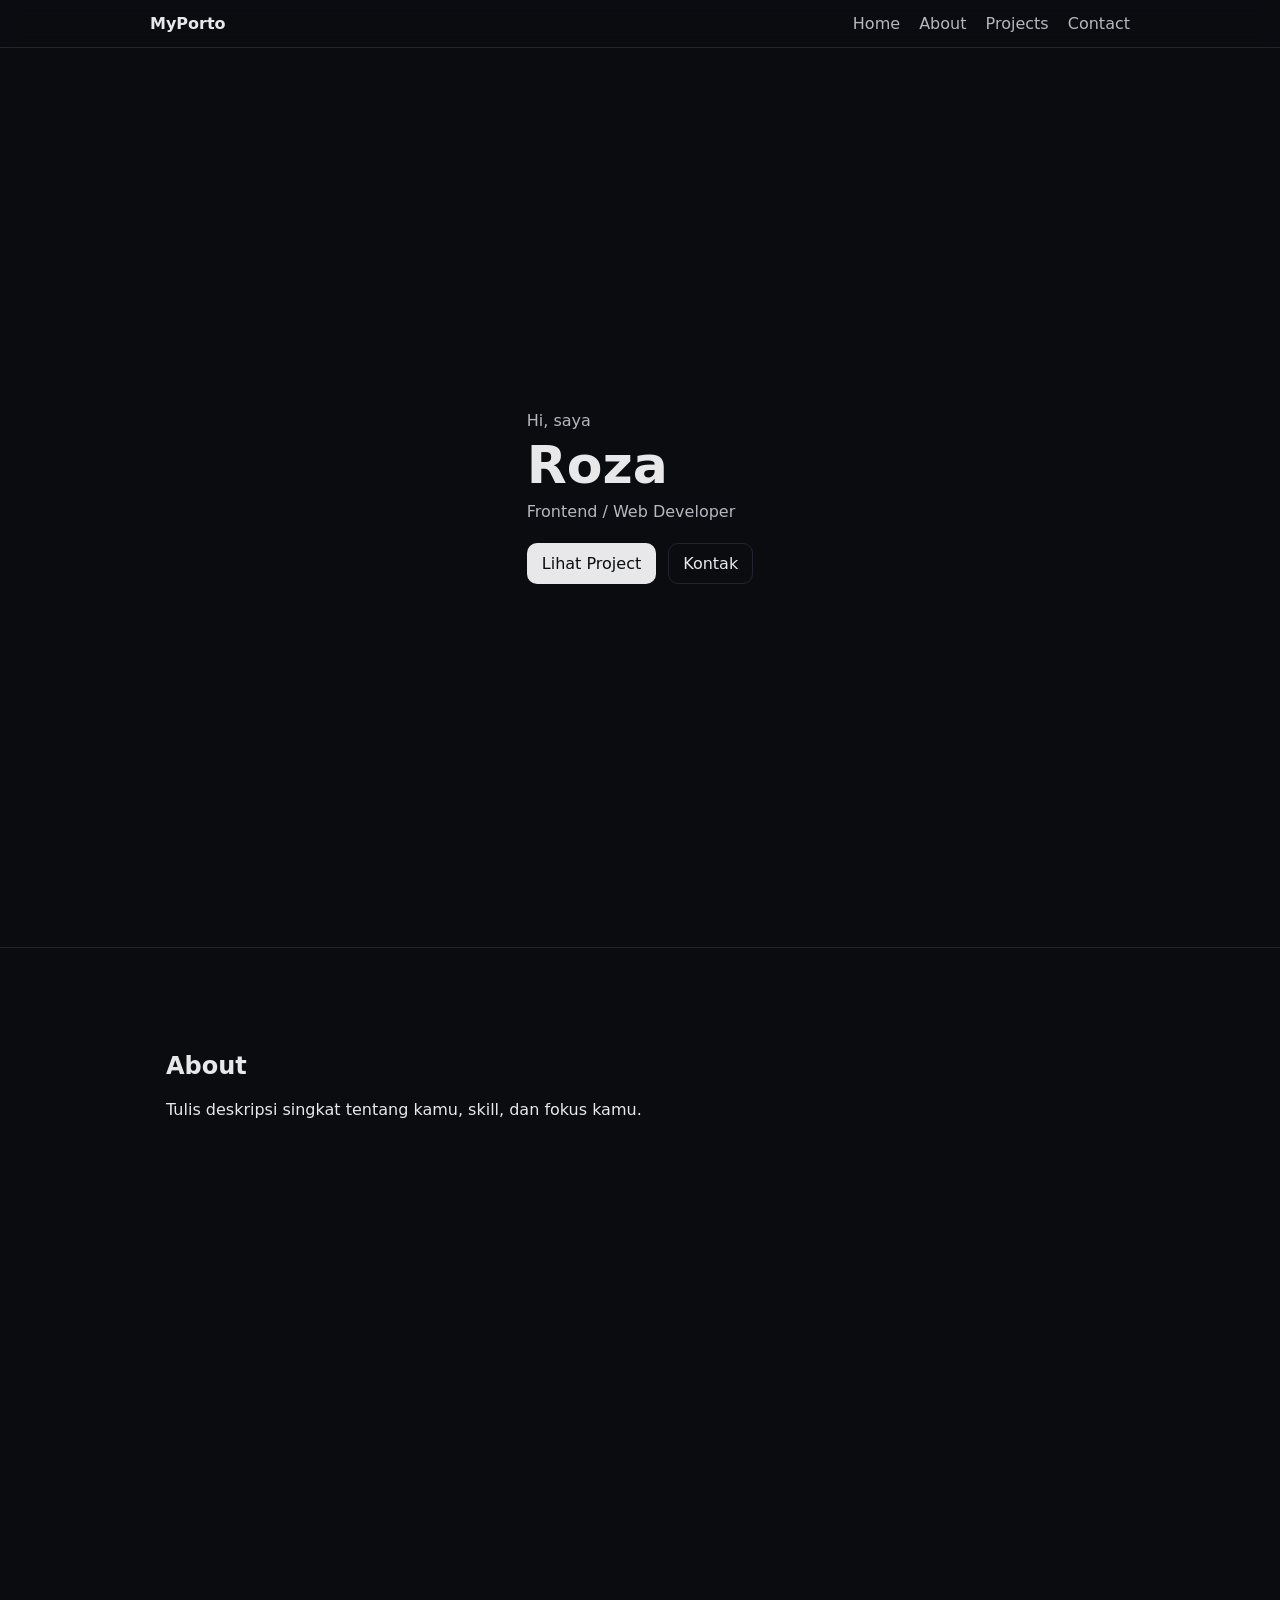
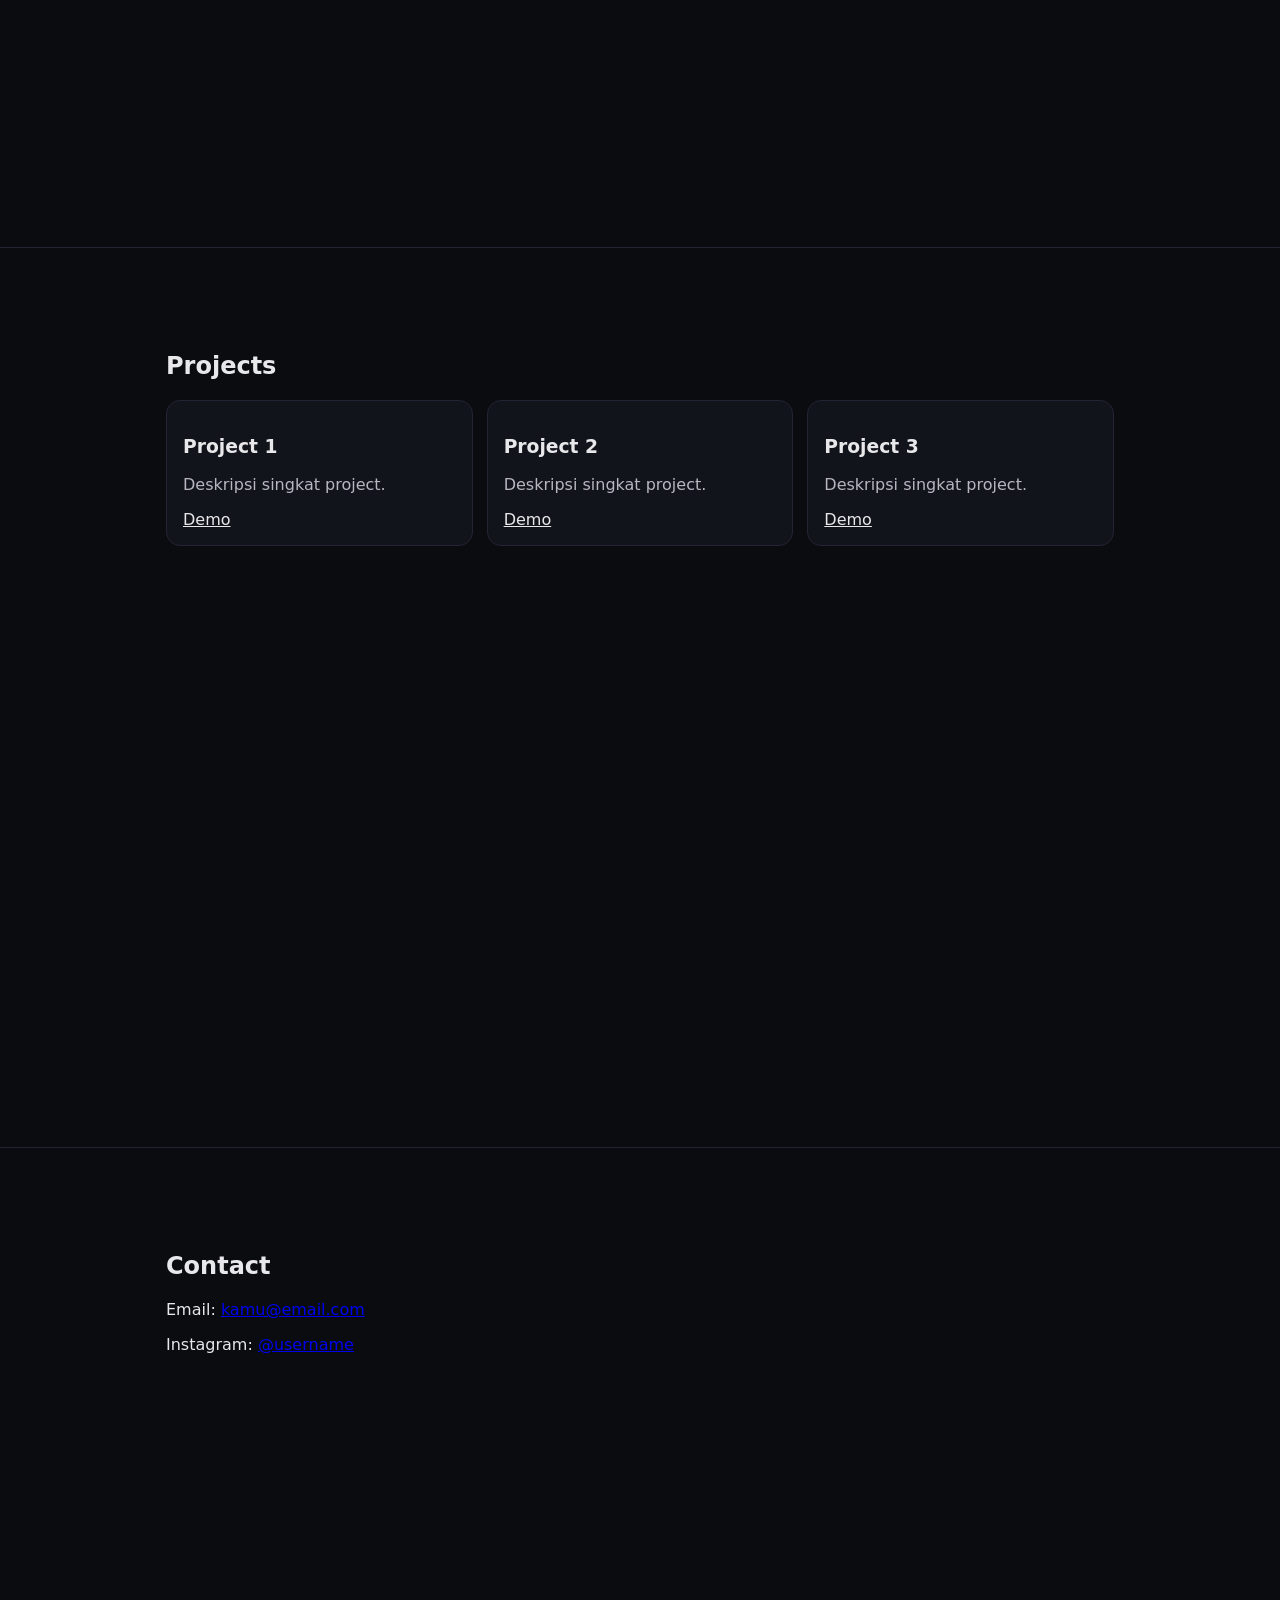
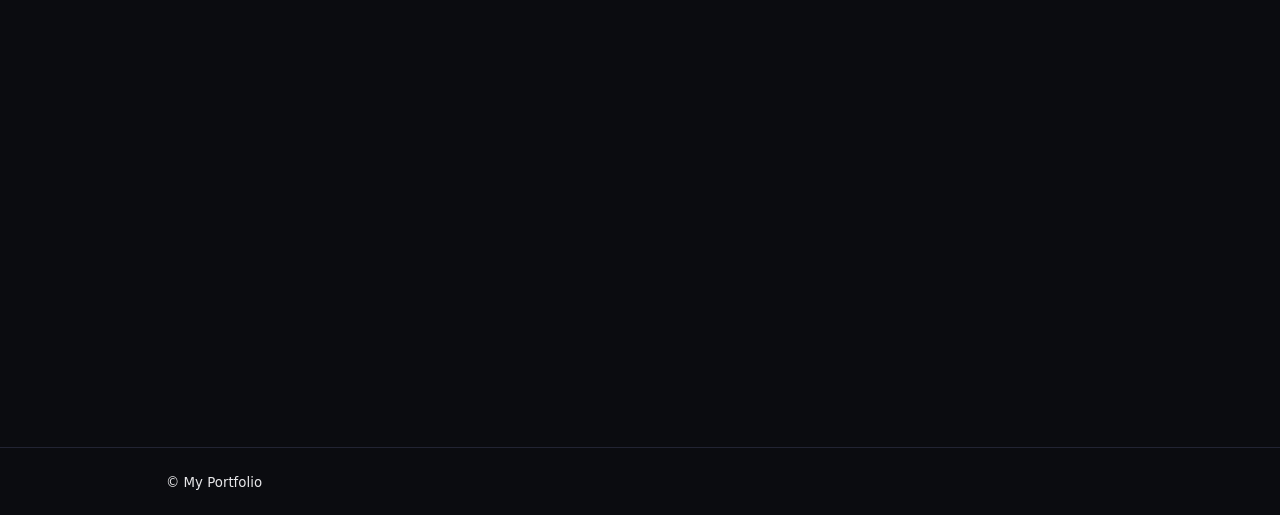
==== index.html @ 35e872f7 "update awal" ====
<!doctype html>
<html lang="id">
  <head>
    <meta charset="utf-8" />
    <meta name="viewport" content="width=device-width, initial-scale=1" />
    <title>My Portfolio</title>
    <link rel="stylesheet" href="style.css" />
  </head>
  <body>
    <!-- NAVBAR -->
    <header class="header">
      <div class="container nav">
        <a class="brand" href="#Home">MyPorto</a>

        <nav class="menu">
          <a href="#Home">Home</a>
          <a href="#About">About</a>
          <a href="#Projects">Projects</a>
          <a href="#Contact">Contact</a>
        </nav>
      </div>
    </header>

    <!-- SECTIONS -->
    <main>
      <section id="Home" class="section hero">
        <div class="container">
          <p class="tag">Hi, saya</p>
          <h1 class="title">Roza</h1>
          <p class="subtitle">Frontend / Web Developer</p>

          <div class="cta">
            <a class="btn primary" href="#Projects">Lihat Project</a>
            <a class="btn" href="#Contact">Kontak</a>
          </div>
        </div>
      </section>

      <section id="About" class="section">
        <div class="container">
          <h2>About</h2>
          <p>Tulis deskripsi singkat tentang kamu, skill, dan fokus kamu.</p>
        </div>
      </section>

      <section id="Projects" class="section">
        <div class="container">
          <h2>Projects</h2>

          <div class="grid">
            <article class="card">
              <h3>Project 1</h3>
              <p>Deskripsi singkat project.</p>
              <a href="#" target="_blank" rel="noreferrer">Demo</a>
            </article>

            <article class="card">
              <h3>Project 2</h3>
              <p>Deskripsi singkat project.</p>
              <a href="#" target="_blank" rel="noreferrer">Demo</a>
            </article>

            <article class="card">
              <h3>Project 3</h3>
              <p>Deskripsi singkat project.</p>
              <a href="#" target="_blank" rel="noreferrer">Demo</a>
            </article>
          </div>
        </div>
      </section>

      <section id="Contact" class="section">
        <div class="container">
          <h2>Contact</h2>
          <p>Email: <a href="mailto:kamu@email.com">kamu@email.com</a></p>
          <p>
            Instagram:
            <a href="#" target="_blank" rel="noreferrer">@username</a>
          </p>
        </div>
      </section>
    </main>

    <footer class="footer">
      <div class="container">
        <small>© <span id="year"></span> My Portfolio</small>
      </div>
    </footer>

    <script src="script.js"></script>
  </body>
</html>
---- style.css ----
:root {
  --bg: #0b0c10;
  --card: #12141c;
  --text: #e8e8ea;
  --muted: #b7b7c0;
  --border: #222433;
  --max: 980px;
}

* {
  box-sizing: border-box;
}
html {
  scroll-behavior: smooth;
}
body {
  margin: 0;
  font-family:
    system-ui,
    -apple-system,
    Segoe UI,
    Roboto,
    Arial,
    sans-serif;
  background: var(--bg);
  color: var(--text);
}

.container {
  max-width: var(--max);
  margin: 0 auto;
  padding: 0 16px;
}

.header {
  position: sticky;
  top: 0;
  z-index: 10;
  background: rgba(11, 12, 16, 0.75);
  backdrop-filter: blur(10px);
  border-bottom: 1px solid var(--border);
}
.nav {
  display: flex;
  align-items: center;
  justify-content: space-between;
  padding: 14px 0;
}
.brand {
  font-weight: 700;
  text-decoration: none;
  color: var(--text);
}
.menu a {
  color: var(--muted);
  text-decoration: none;
  margin-left: 14px;
}
.menu a:hover {
  color: var(--text);
}

.section {
  padding: 84px 0;
  min-height: 100vh;
  border-bottom: 1px solid var(--border);
}
.hero {
  display: flex;
  align-items: center;
}
.tag {
  color: var(--muted);
  margin: 0 0 8px;
}
.title {
  font-size: 52px;
  line-height: 1.05;
  margin: 0;
}
.subtitle {
  color: var(--muted);
  margin: 10px 0 22px;
}

.cta {
  display: flex;
  gap: 12px;
  flex-wrap: wrap;
}
.btn {
  display: inline-block;
  padding: 10px 14px;
  border: 1px solid var(--border);
  border-radius: 10px;
  text-decoration: none;
  color: var(--text);
}
.btn.primary {
  background: var(--text);
  color: #0b0c10;
  border-color: transparent;
}

.grid {
  display: grid;
  grid-template-columns: repeat(3, minmax(0, 1fr));
  gap: 14px;
  margin-top: 16px;
}
.card {
  background: var(--card);
  border: 1px solid var(--border);
  border-radius: 14px;
  padding: 16px;
}
.card a {
  color: var(--text);
}
.card p {
  color: var(--muted);
}

.footer {
  padding: 24px 0;
}
@media (max-width: 820px) {
  .grid {
    grid-template-columns: 1fr;
  }
  .title {
    font-size: 40px;
  }
}
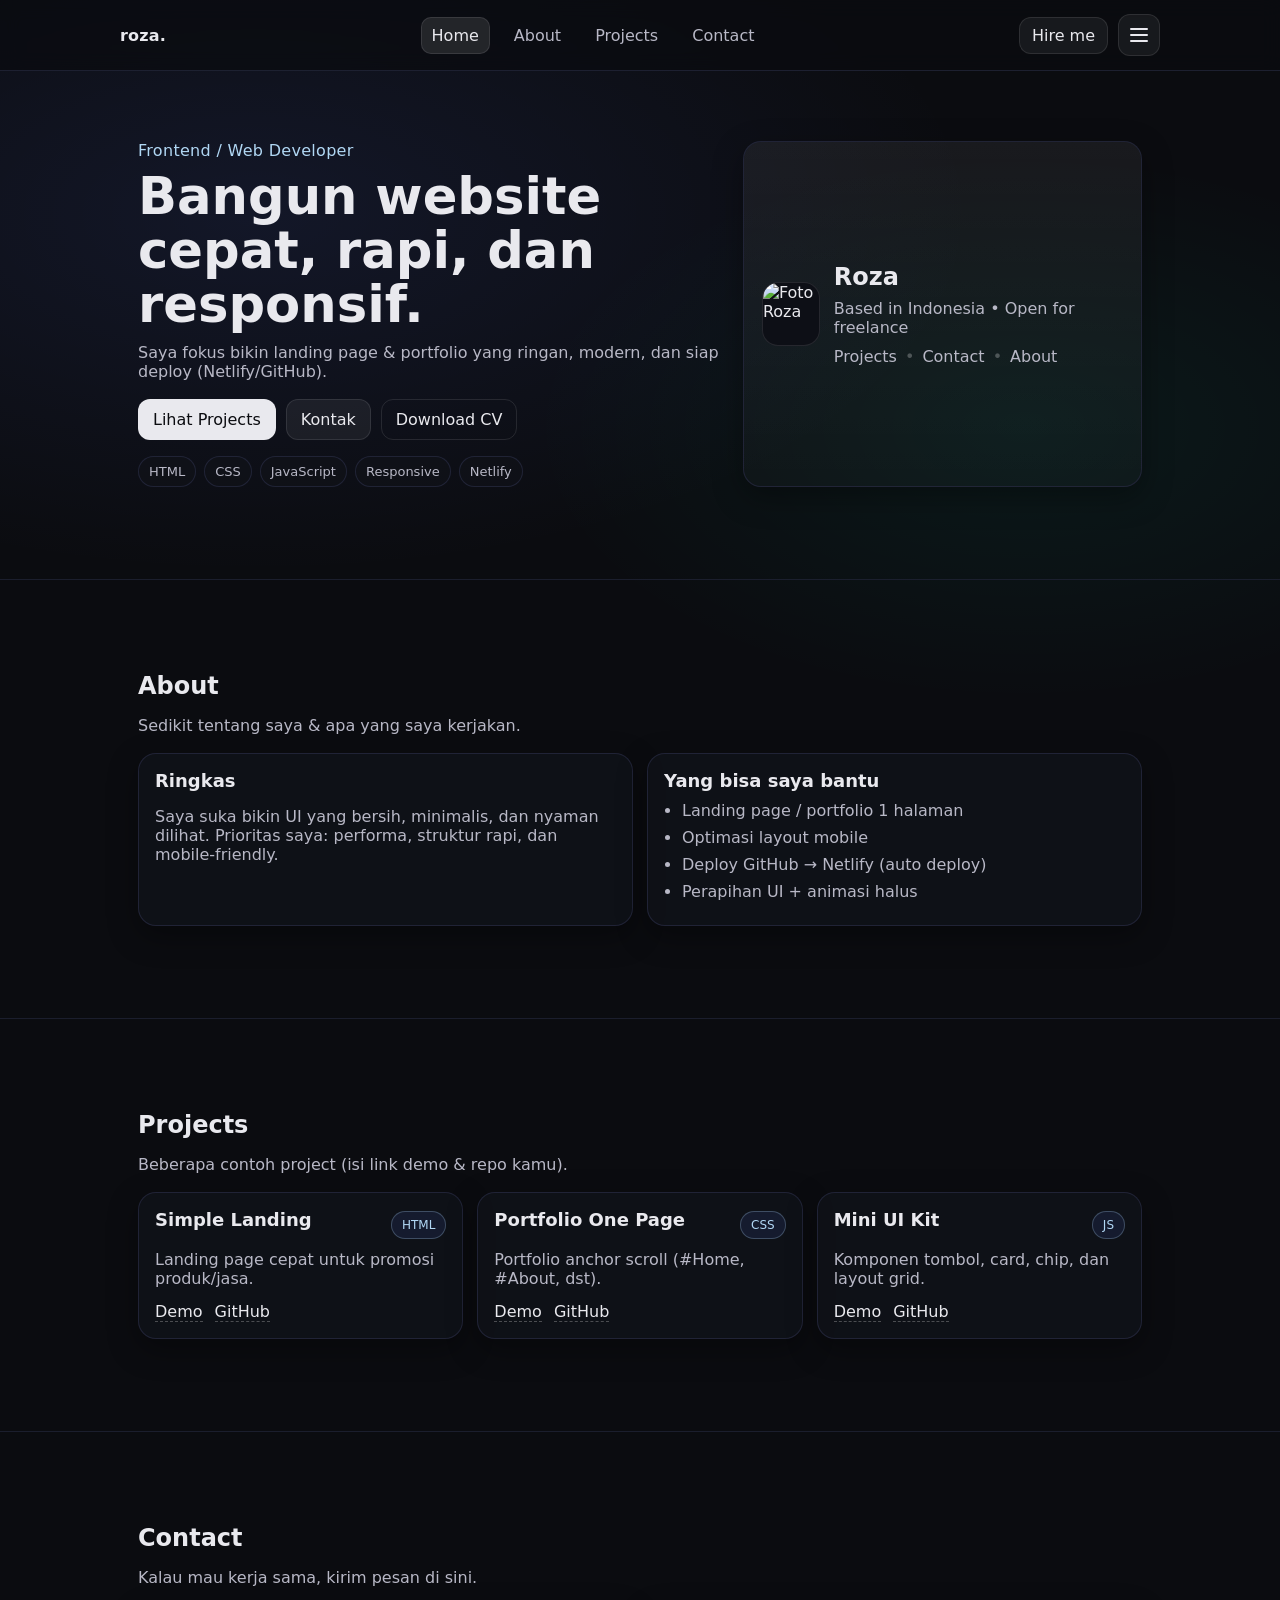
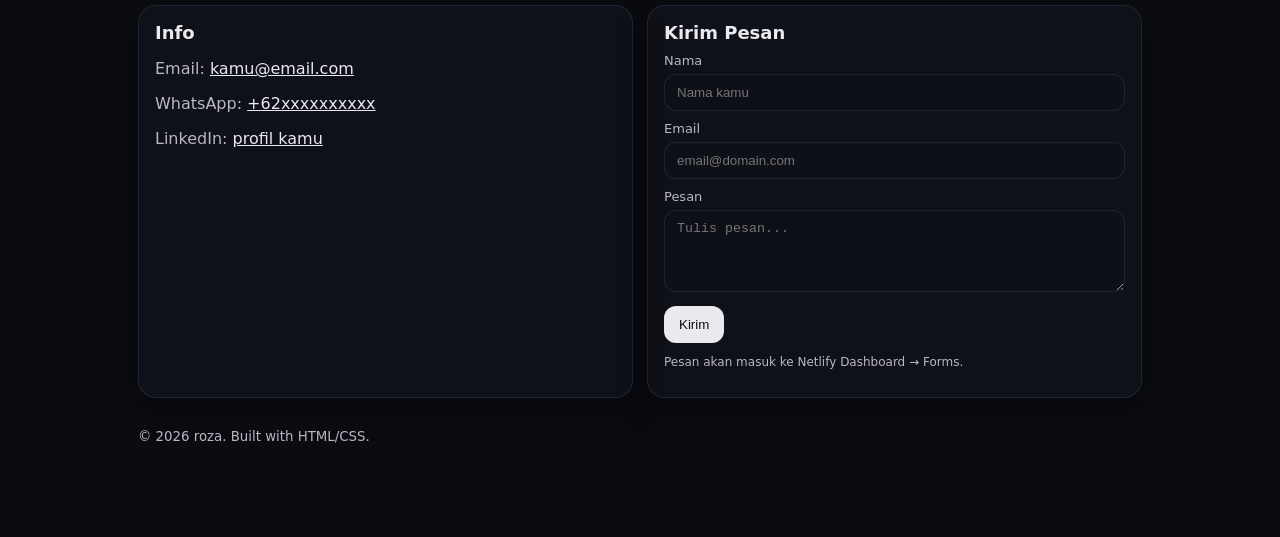
==== commit 5dc1f1a9: "update beberapa data" ====
--- a/index.html
+++ b/index.html
@@ -3,89 +3,279 @@
   <head>
     <meta charset="utf-8" />
     <meta name="viewport" content="width=device-width, initial-scale=1" />
-    <title>My Portfolio</title>
+    <title>Roza — Portfolio</title>
     <link rel="stylesheet" href="style.css" />
   </head>
   <body>
-    <!-- NAVBAR -->
     <header class="header">
       <div class="container nav">
-        <a class="brand" href="#Home">MyPorto</a>
-
-        <nav class="menu">
-          <a href="#Home">Home</a>
-          <a href="#About">About</a>
-          <a href="#Projects">Projects</a>
-          <a href="#Contact">Contact</a>
+        <a class="brand" href="#Home">roza.</a>
+
+        <!-- Desktop menu -->
+        <nav class="menu desktop" aria-label="Primary">
+          <a class="link" href="#Home">Home</a>
+          <a class="link" href="#About">About</a>
+          <a class="link" href="#Projects">Projects</a>
+          <a class="link" href="#Contact">Contact</a>
         </nav>
+
+        <div class="nav-actions">
+          <a class="btn small desktop" href="#Contact">Hire me</a>
+
+          <!-- Hamburger (mobile) -->
+          <button
+            class="icon-btn mobile"
+            id="openMenu"
+            aria-label="Open menu"
+            aria-controls="mobileDrawer"
+            aria-expanded="false"
+          >
+            <span class="burger" aria-hidden="true"></span>
+          </button>
+        </div>
       </div>
     </header>
 
-    <!-- SECTIONS -->
+    <!-- Mobile Drawer -->
+    <div class="drawer-backdrop" id="backdrop" hidden></div>
+    <aside class="drawer" id="mobileDrawer" aria-label="Mobile menu" hidden>
+      <div class="drawer-head">
+        <span class="drawer-title">Menu</span>
+        <button class="icon-btn" id="closeMenu" aria-label="Close menu">
+          <span class="x" aria-hidden="true"></span>
+        </button>
+      </div>
+
+      <nav class="menu mobile-menu" aria-label="Mobile Primary">
+        <a class="link" href="#Home">Home</a>
+        <a class="link" href="#About">About</a>
+        <a class="link" href="#Projects">Projects</a>
+        <a class="link" href="#Contact">Contact</a>
+      </nav>
+
+      <div class="drawer-foot">
+        <a class="btn primary" href="#Contact">Hire me</a>
+      </div>
+    </aside>
+
     <main>
+      <!-- HOME -->
       <section id="Home" class="section hero">
-        <div class="container">
-          <p class="tag">Hi, saya</p>
-          <h1 class="title">Roza</h1>
-          <p class="subtitle">Frontend / Web Developer</p>
-
-          <div class="cta">
-            <a class="btn primary" href="#Projects">Lihat Project</a>
-            <a class="btn" href="#Contact">Kontak</a>
-          </div>
-        </div>
-      </section>
-
+        <div class="container hero-grid">
+          <div>
+            <p class="kicker">Frontend / Web Developer</p>
+            <h1 class="h1">Bangun website cepat, rapi, dan responsif.</h1>
+            <p class="lead">
+              Saya fokus bikin landing page & portfolio yang ringan, modern, dan
+              siap deploy (Netlify/GitHub).
+            </p>
+
+            <div class="cta">
+              <a class="btn primary" href="#Projects">Lihat Projects</a>
+              <a class="btn" href="#Contact">Kontak</a>
+              <a class="btn ghost" href="#" target="_blank" rel="noreferrer"
+                >Download CV</a
+              >
+            </div>
+
+            <div class="chips" aria-label="Skills">
+              <span class="chip">HTML</span>
+              <span class="chip">CSS</span>
+              <span class="chip">JavaScript</span>
+              <span class="chip">Responsive</span>
+              <span class="chip">Netlify</span>
+            </div>
+          </div>
+
+          <div class="hero-card" aria-label="Profile card">
+            <!-- Avatar pakai foto -->
+            <img
+              class="avatar-img"
+              src="profile.jpg"
+              alt="Foto Roza"
+              loading="lazy"
+            />
+            <div class="hero-card-text">
+              <h2 class="h2">Roza</h2>
+              <p class="muted">Based in Indonesia • Open for freelance</p>
+              <div class="mini">
+                <a class="mini-link" href="#Projects">Projects</a>
+                <span class="dot">•</span>
+                <a class="mini-link" href="#Contact">Contact</a>
+                <span class="dot">•</span>
+                <a class="mini-link" href="#About">About</a>
+              </div>
+            </div>
+          </div>
+        </div>
+      </section>
+
+      <!-- ABOUT -->
       <section id="About" class="section">
         <div class="container">
-          <h2>About</h2>
-          <p>Tulis deskripsi singkat tentang kamu, skill, dan fokus kamu.</p>
-        </div>
-      </section>
-
+          <div class="section-head">
+            <h2 class="h2">About</h2>
+            <p class="muted">Sedikit tentang saya & apa yang saya kerjakan.</p>
+          </div>
+
+          <div class="about-grid">
+            <div class="panel">
+              <h3 class="h3">Ringkas</h3>
+              <p class="muted">
+                Saya suka bikin UI yang bersih, minimalis, dan nyaman dilihat.
+                Prioritas saya: performa, struktur rapi, dan mobile-friendly.
+              </p>
+            </div>
+
+            <div class="panel">
+              <h3 class="h3">Yang bisa saya bantu</h3>
+              <ul class="list">
+                <li>Landing page / portfolio 1 halaman</li>
+                <li>Optimasi layout mobile</li>
+                <li>Deploy GitHub → Netlify (auto deploy)</li>
+                <li>Perapihan UI + animasi halus</li>
+              </ul>
+            </div>
+          </div>
+        </div>
+      </section>
+
+      <!-- PROJECTS -->
       <section id="Projects" class="section">
         <div class="container">
-          <h2>Projects</h2>
+          <div class="section-head">
+            <h2 class="h2">Projects</h2>
+            <p class="muted">
+              Beberapa contoh project (isi link demo & repo kamu).
+            </p>
+          </div>
 
           <div class="grid">
             <article class="card">
-              <h3>Project 1</h3>
-              <p>Deskripsi singkat project.</p>
-              <a href="#" target="_blank" rel="noreferrer">Demo</a>
+              <div class="card-top">
+                <h3 class="h3">Simple Landing</h3>
+                <span class="badge">HTML</span>
+              </div>
+              <p class="muted">Landing page cepat untuk promosi produk/jasa.</p>
+              <div class="card-links">
+                <a href="#" target="_blank" rel="noreferrer">Demo</a>
+                <a href="#" target="_blank" rel="noreferrer">GitHub</a>
+              </div>
             </article>
 
             <article class="card">
-              <h3>Project 2</h3>
-              <p>Deskripsi singkat project.</p>
-              <a href="#" target="_blank" rel="noreferrer">Demo</a>
+              <div class="card-top">
+                <h3 class="h3">Portfolio One Page</h3>
+                <span class="badge">CSS</span>
+              </div>
+              <p class="muted">Portfolio anchor scroll (#Home, #About, dst).</p>
+              <div class="card-links">
+                <a href="#" target="_blank" rel="noreferrer">Demo</a>
+                <a href="#" target="_blank" rel="noreferrer">GitHub</a>
+              </div>
             </article>
 
             <article class="card">
-              <h3>Project 3</h3>
-              <p>Deskripsi singkat project.</p>
-              <a href="#" target="_blank" rel="noreferrer">Demo</a>
+              <div class="card-top">
+                <h3 class="h3">Mini UI Kit</h3>
+                <span class="badge">JS</span>
+              </div>
+              <p class="muted">Komponen tombol, card, chip, dan layout grid.</p>
+              <div class="card-links">
+                <a href="#" target="_blank" rel="noreferrer">Demo</a>
+                <a href="#" target="_blank" rel="noreferrer">GitHub</a>
+              </div>
             </article>
           </div>
         </div>
       </section>
 
+      <!-- CONTACT (Netlify Forms) -->
       <section id="Contact" class="section">
         <div class="container">
-          <h2>Contact</h2>
-          <p>Email: <a href="mailto:kamu@email.com">kamu@email.com</a></p>
-          <p>
-            Instagram:
-            <a href="#" target="_blank" rel="noreferrer">@username</a>
-          </p>
+          <div class="section-head">
+            <h2 class="h2">Contact</h2>
+            <p class="muted">Kalau mau kerja sama, kirim pesan di sini.</p>
+          </div>
+
+          <div class="contact-grid">
+            <div class="panel">
+              <h3 class="h3">Info</h3>
+              <p class="muted">
+                Email: <a href="mailto:kamu@email.com">kamu@email.com</a>
+              </p>
+              <p class="muted">WhatsApp: <a href="#">+62xxxxxxxxxx</a></p>
+              <p class="muted">
+                LinkedIn:
+                <a href="#" target="_blank" rel="noreferrer">profil kamu</a>
+              </p>
+            </div>
+
+            <!-- IMPORTANT:
+               - data-netlify="true" aktifin Netlify Forms
+               - name="contact" wajib konsisten
+               - input hidden form-name wajib ada
+          -->
+            <form
+              class="panel form"
+              name="contact"
+              method="POST"
+              data-netlify="true"
+              netlify-honeypot="bot-field"
+              action="/success.html"
+            >
+              <input type="hidden" name="form-name" value="contact" />
+              <p class="hidden">
+                <label>Jangan isi ini: <input name="bot-field" /></label>
+              </p>
+
+              <h3 class="h3">Kirim Pesan</h3>
+
+              <label class="field">
+                <span>Nama</span>
+                <input
+                  name="name"
+                  type="text"
+                  placeholder="Nama kamu"
+                  required
+                />
+              </label>
+
+              <label class="field">
+                <span>Email</span>
+                <input
+                  name="email"
+                  type="email"
+                  placeholder="email@domain.com"
+                  required
+                />
+              </label>
+
+              <label class="field">
+                <span>Pesan</span>
+                <textarea
+                  name="message"
+                  rows="4"
+                  placeholder="Tulis pesan..."
+                  required
+                ></textarea>
+              </label>
+
+              <button class="btn primary" type="submit">Kirim</button>
+              <p class="tiny muted">
+                Pesan akan masuk ke Netlify Dashboard → Forms.
+              </p>
+            </form>
+          </div>
+
+          <footer class="footer">
+            <small class="muted"
+              >© <span id="year"></span> roza. Built with HTML/CSS.</small
+            >
+          </footer>
         </div>
       </section>
     </main>
-
-    <footer class="footer">
-      <div class="container">
-        <small>© <span id="year"></span> My Portfolio</small>
-      </div>
-    </footer>
 
     <script src="script.js"></script>
   </body>
--- a/style.css
+++ b/style.css
@@ -1,10 +1,13 @@
 :root {
   --bg: #0b0c10;
-  --card: #12141c;
-  --text: #e8e8ea;
-  --muted: #b7b7c0;
-  --border: #222433;
-  --max: 980px;
+  --bg2: #0f1118;
+  --card: #11131a;
+  --text: #e9e9ee;
+  --muted: #b8b8c6;
+  --border: #23263a;
+  --shadow: 0 10px 30px rgba(0, 0, 0, 0.35);
+  --max: 1040px;
+  --radius: 18px;
 }
 
 * {
@@ -22,113 +25,493 @@
     Roboto,
     Arial,
     sans-serif;
-  background: var(--bg);
-  color: var(--text);
-}
-
+  background:
+    radial-gradient(
+      1200px 600px at 20% 10%,
+      rgba(90, 120, 255, 0.1),
+      transparent 60%
+    ),
+    radial-gradient(
+      900px 500px at 80% 20%,
+      rgba(0, 255, 200, 0.06),
+      transparent 55%
+    ),
+    var(--bg);
+  color: var(--text);
+}
+
+a {
+  color: var(--text);
+}
 .container {
   max-width: var(--max);
   margin: 0 auto;
-  padding: 0 16px;
-}
-
+  padding: 0 18px;
+}
+
+/* Header */
 .header {
   position: sticky;
   top: 0;
-  z-index: 10;
-  background: rgba(11, 12, 16, 0.75);
+  z-index: 20;
+  background: rgba(11, 12, 16, 0.72);
   backdrop-filter: blur(10px);
-  border-bottom: 1px solid var(--border);
+  border-bottom: 1px solid rgba(35, 38, 58, 0.8);
 }
 .nav {
   display: flex;
   align-items: center;
   justify-content: space-between;
+  gap: 14px;
   padding: 14px 0;
 }
 .brand {
-  font-weight: 700;
+  font-weight: 800;
+  letter-spacing: 0.2px;
   text-decoration: none;
-  color: var(--text);
-}
-.menu a {
-  color: var(--muted);
+}
+.menu {
+  display: flex;
+  gap: 14px;
+  align-items: center;
+}
+.menu .link {
   text-decoration: none;
-  margin-left: 14px;
-}
-.menu a:hover {
-  color: var(--text);
-}
-
+  color: var(--muted);
+  padding: 8px 10px;
+  border-radius: 10px;
+}
+.menu .link:hover {
+  color: var(--text);
+  background: rgba(255, 255, 255, 0.06);
+}
+.menu .link.active {
+  color: var(--text);
+  background: rgba(255, 255, 255, 0.1);
+  border: 1px solid rgba(255, 255, 255, 0.1);
+}
+
+/* Sections */
 .section {
-  padding: 84px 0;
-  min-height: 100vh;
-  border-bottom: 1px solid var(--border);
-}
+  padding: 92px 0;
+  border-bottom: 1px solid rgba(35, 38, 58, 0.7);
+}
+.section:last-child {
+  border-bottom: none;
+}
+.section-head {
+  margin-bottom: 18px;
+}
+.h1 {
+  font-size: clamp(34px, 4vw, 54px);
+  line-height: 1.05;
+  margin: 10px 0 12px;
+}
+.h2 {
+  font-size: 24px;
+  margin: 0 0 8px;
+}
+.h3 {
+  font-size: 18px;
+  margin: 0 0 10px;
+}
+.kicker {
+  margin: 0;
+  color: rgba(185, 225, 255, 0.95);
+  letter-spacing: 0.3px;
+}
+.lead {
+  color: var(--muted);
+  max-width: 60ch;
+  margin: 0 0 18px;
+}
+
+/* Hero */
 .hero {
-  display: flex;
-  align-items: center;
-}
-.tag {
-  color: var(--muted);
-  margin: 0 0 8px;
-}
-.title {
-  font-size: 52px;
-  line-height: 1.05;
-  margin: 0;
-}
-.subtitle {
-  color: var(--muted);
-  margin: 10px 0 22px;
+  padding-top: 70px;
+}
+.hero-grid {
+  display: grid;
+  grid-template-columns: 1.25fr 0.85fr;
+  gap: 18px;
+  align-items: stretch;
+}
+.hero-card {
+  background: linear-gradient(
+    180deg,
+    rgba(255, 255, 255, 0.06),
+    rgba(255, 255, 255, 0.02)
+  );
+  border: 1px solid rgba(35, 38, 58, 0.9);
+  border-radius: var(--radius);
+  box-shadow: var(--shadow);
+  padding: 18px;
+  display: flex;
+  gap: 14px;
+  align-items: center;
+}
+.avatar {
+  width: 64px;
+  height: 64px;
+  border-radius: 16px;
+  background:
+    radial-gradient(
+      circle at 30% 30%,
+      rgba(90, 120, 255, 0.55),
+      rgba(0, 0, 0, 0) 60%
+    ),
+    radial-gradient(
+      circle at 70% 70%,
+      rgba(0, 255, 200, 0.3),
+      rgba(0, 0, 0, 0) 60%
+    ),
+    #0d0f16;
+  border: 1px solid rgba(255, 255, 255, 0.1);
+}
+.hero-card-text .muted {
+  margin: 4px 0 10px;
+}
+.mini {
+  display: flex;
+  gap: 8px;
+  align-items: center;
+  flex-wrap: wrap;
+}
+.mini-link {
+  color: var(--muted);
+  text-decoration: none;
+}
+.mini-link:hover {
+  color: var(--text);
+}
+.dot {
+  color: rgba(255, 255, 255, 0.25);
 }
 
 .cta {
   display: flex;
-  gap: 12px;
+  gap: 10px;
   flex-wrap: wrap;
+  margin: 16px 0 16px;
 }
 .btn {
-  display: inline-block;
+  display: inline-flex;
+  align-items: center;
+  justify-content: center;
   padding: 10px 14px;
-  border: 1px solid var(--border);
-  border-radius: 10px;
+  border-radius: 12px;
+  border: 1px solid rgba(255, 255, 255, 0.1);
+  background: rgba(255, 255, 255, 0.06);
+  color: var(--text);
   text-decoration: none;
-  color: var(--text);
+  cursor: pointer;
+}
+.btn:hover {
+  background: rgba(255, 255, 255, 0.09);
 }
 .btn.primary {
   background: var(--text);
   color: #0b0c10;
   border-color: transparent;
 }
-
+.btn.ghost {
+  background: transparent;
+}
+.btn.small {
+  padding: 8px 12px;
+  border-radius: 12px;
+}
+
+.chips {
+  display: flex;
+  flex-wrap: wrap;
+  gap: 8px;
+}
+.chip {
+  font-size: 13px;
+  color: var(--muted);
+  padding: 7px 10px;
+  border-radius: 999px;
+  border: 1px solid rgba(35, 38, 58, 0.9);
+  background: rgba(17, 19, 26, 0.6);
+}
+
+/* About + Contact panels */
+.about-grid,
+.contact-grid {
+  display: grid;
+  grid-template-columns: 1fr 1fr;
+  gap: 14px;
+}
+.panel {
+  background: rgba(17, 19, 26, 0.75);
+  border: 1px solid rgba(35, 38, 58, 0.9);
+  border-radius: var(--radius);
+  padding: 16px;
+  box-shadow: var(--shadow);
+}
+.list {
+  margin: 0;
+  padding-left: 18px;
+  color: var(--muted);
+}
+.list li {
+  margin: 8px 0;
+}
+
+/* Projects */
 .grid {
   display: grid;
   grid-template-columns: repeat(3, minmax(0, 1fr));
   gap: 14px;
-  margin-top: 16px;
 }
 .card {
-  background: var(--card);
-  border: 1px solid var(--border);
-  border-radius: 14px;
+  background: rgba(17, 19, 26, 0.75);
+  border: 1px solid rgba(35, 38, 58, 0.9);
+  border-radius: var(--radius);
   padding: 16px;
-}
-.card a {
-  color: var(--text);
+  box-shadow: var(--shadow);
+}
+.card-top {
+  display: flex;
+  align-items: center;
+  justify-content: space-between;
+  gap: 10px;
+}
+.badge {
+  font-size: 12px;
+  padding: 6px 10px;
+  border-radius: 999px;
+  color: rgba(185, 225, 255, 0.95);
+  border: 1px solid rgba(185, 225, 255, 0.25);
+  background: rgba(90, 120, 255, 0.1);
 }
 .card p {
-  color: var(--muted);
+  margin: 10px 0 14px;
+  color: var(--muted);
+}
+.card-links {
+  display: flex;
+  gap: 12px;
+}
+.card-links a {
+  color: var(--text);
+  text-decoration: none;
+  border-bottom: 1px dashed rgba(255, 255, 255, 0.25);
+}
+.card-links a:hover {
+  border-bottom-color: rgba(255, 255, 255, 0.55);
+}
+
+/* Form */
+.form .field {
+  display: block;
+  margin: 10px 0;
+}
+.form span {
+  display: block;
+  font-size: 13px;
+  color: var(--muted);
+  margin-bottom: 6px;
+}
+input,
+textarea {
+  width: 100%;
+  padding: 10px 12px;
+  border-radius: 12px;
+  border: 1px solid rgba(35, 38, 58, 0.9);
+  background: rgba(15, 17, 24, 0.9);
+  color: var(--text);
+  outline: none;
+}
+input:focus,
+textarea:focus {
+  border-color: rgba(185, 225, 255, 0.35);
+  box-shadow: 0 0 0 4px rgba(90, 120, 255, 0.12);
 }
 
 .footer {
-  padding: 24px 0;
-}
-@media (max-width: 820px) {
+  margin-top: 18px;
+  padding: 10px 0 0;
+}
+.muted {
+  color: var(--muted);
+}
+.tiny {
+  font-size: 12px;
+}
+
+/* Responsive */
+@media (max-width: 900px) {
+  .hero-grid {
+    grid-template-columns: 1fr;
+  }
   .grid {
     grid-template-columns: 1fr;
   }
-  .title {
-    font-size: 40px;
+  .about-grid,
+  .contact-grid {
+    grid-template-columns: 1fr;
   }
-}
+  .menu {
+    display: none;
+  } /* simple: hide menu on mobile */
+}
+
+/* Tampilkan desktop/mobile */
+.desktop {
+  display: flex;
+}
+.mobile {
+  display: none;
+}
+
+.nav-actions {
+  display: flex;
+  align-items: center;
+  gap: 10px;
+}
+
+/* avatar image */
+.avatar-img {
+  width: 64px;
+  height: 64px;
+  border-radius: 16px;
+  object-fit: cover;
+  border: 1px solid rgba(255, 255, 255, 0.1);
+  background: #0d0f16;
+}
+
+/* Icon button + burger */
+.icon-btn {
+  width: 42px;
+  height: 42px;
+  border-radius: 12px;
+  border: 1px solid rgba(255, 255, 255, 0.1);
+  background: rgba(255, 255, 255, 0.06);
+  color: var(--text);
+  cursor: pointer;
+  display: inline-flex;
+  align-items: center;
+  justify-content: center;
+}
+.icon-btn:hover {
+  background: rgba(255, 255, 255, 0.09);
+}
+
+.burger {
+  width: 18px;
+  height: 2px;
+  background: var(--text);
+  position: relative;
+  border-radius: 99px;
+}
+.burger::before,
+.burger::after {
+  content: "";
+  position: absolute;
+  left: 0;
+  width: 18px;
+  height: 2px;
+  background: var(--text);
+  border-radius: 99px;
+}
+.burger::before {
+  top: -6px;
+}
+.burger::after {
+  top: 6px;
+}
+
+.x {
+  width: 18px;
+  height: 18px;
+  position: relative;
+}
+.x::before,
+.x::after {
+  content: "";
+  position: absolute;
+  top: 50%;
+  left: 50%;
+  width: 18px;
+  height: 2px;
+  background: var(--text);
+  border-radius: 99px;
+  transform-origin: center;
+}
+.x::before {
+  transform: translate(-50%, -50%) rotate(45deg);
+}
+.x::after {
+  transform: translate(-50%, -50%) rotate(-45deg);
+}
+
+/* Drawer */
+.drawer-backdrop {
+  position: fixed;
+  inset: 0;
+  background: rgba(0, 0, 0, 0.55);
+  z-index: 30;
+}
+.drawer {
+  position: fixed;
+  top: 0;
+  right: 0;
+  height: 100%;
+  width: min(320px, 88vw);
+  background: rgba(11, 12, 16, 0.92);
+  backdrop-filter: blur(10px);
+  border-left: 1px solid rgba(35, 38, 58, 0.9);
+  z-index: 40;
+  padding: 14px;
+  box-shadow: var(--shadow);
+}
+.drawer-head {
+  display: flex;
+  align-items: center;
+  justify-content: space-between;
+  margin-bottom: 12px;
+}
+.drawer-title {
+  font-weight: 700;
+  color: var(--text);
+}
+
+.mobile-menu {
+  display: flex;
+  flex-direction: column;
+  gap: 6px;
+}
+.mobile-menu .link {
+  display: block;
+  padding: 12px 12px;
+  border-radius: 12px;
+  color: var(--muted);
+  text-decoration: none;
+  border: 1px solid rgba(35, 38, 58, 0.9);
+  background: rgba(255, 255, 255, 0.04);
+}
+.mobile-menu .link:hover {
+  color: var(--text);
+  background: rgba(255, 255, 255, 0.07);
+}
+
+.drawer-foot {
+  margin-top: 14px;
+}
+
+/* hidden helper */
+.hidden {
+  display: none;
+}
+
+/* Responsive */
+@media (max-width: 900px) {
+  .desktop {
+    display: none;
+  }
+  .mobile {
+    display: inline-flex;
+  }
+}
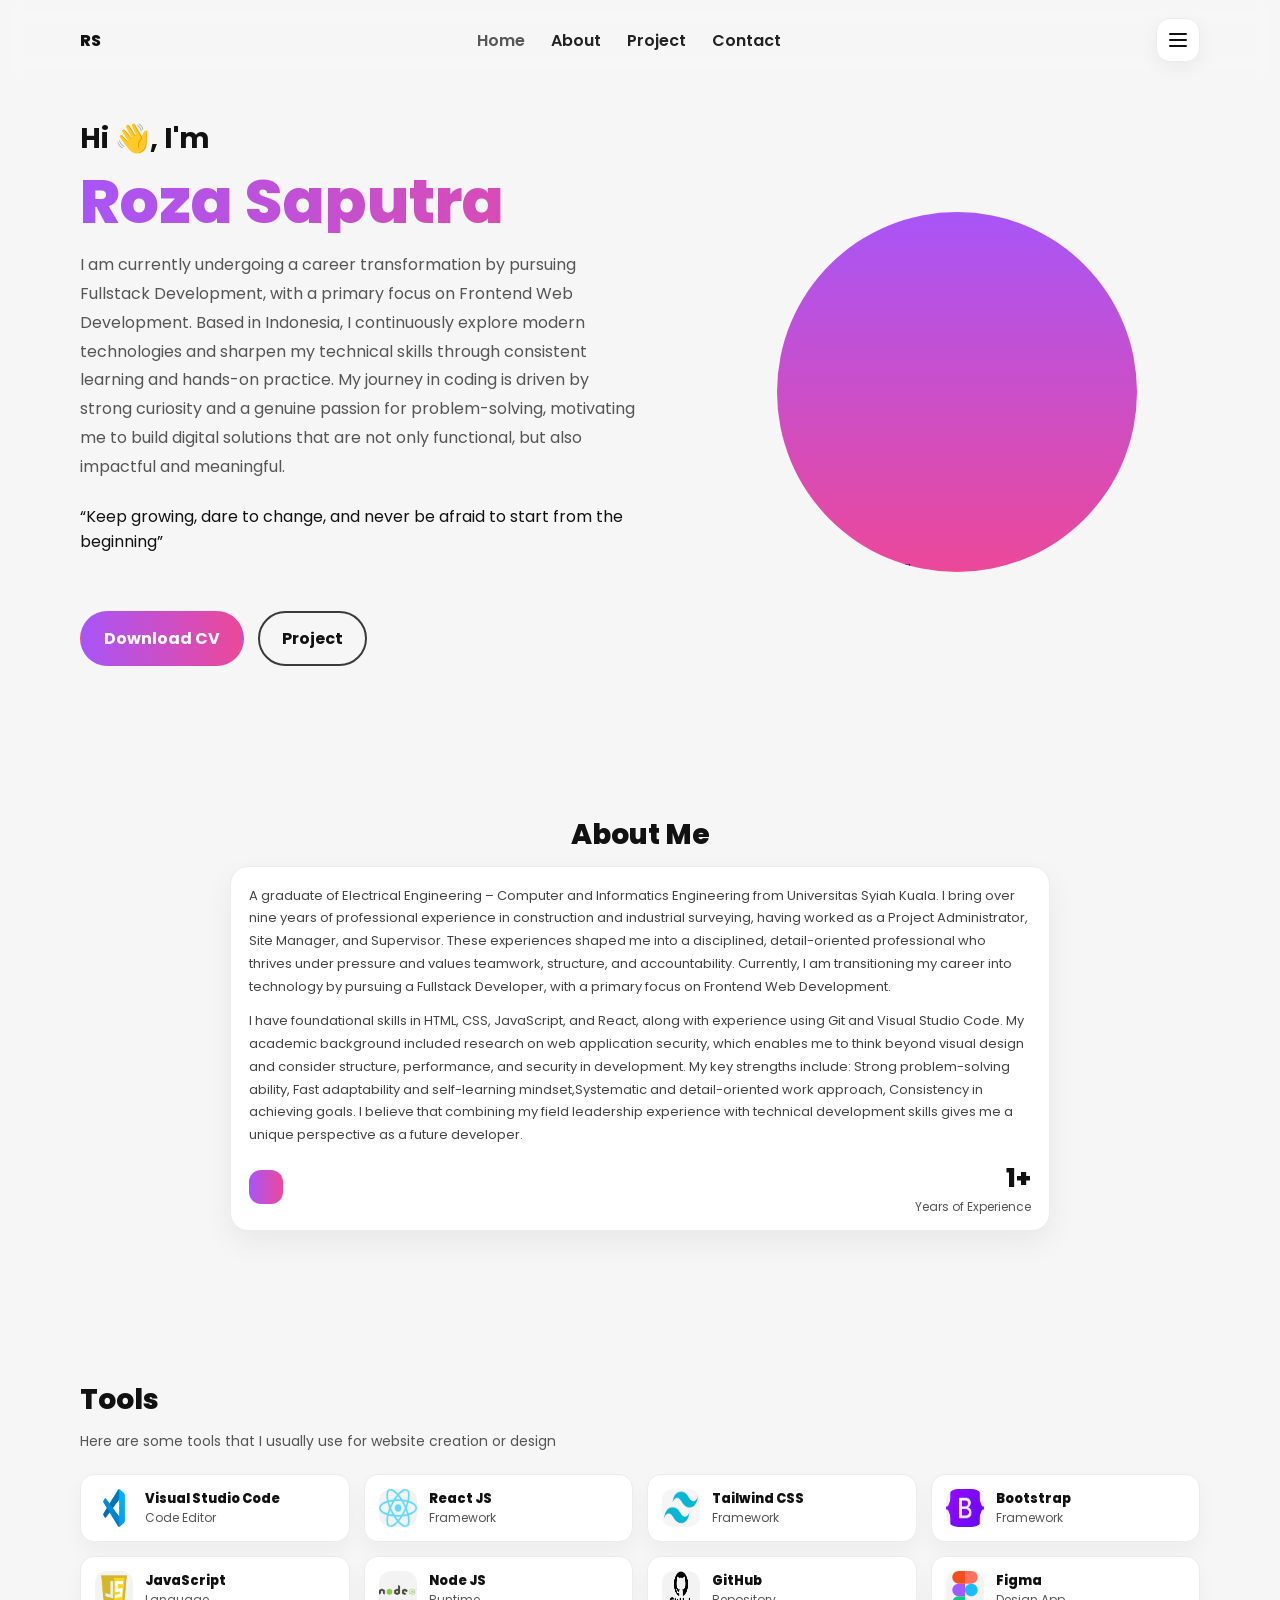
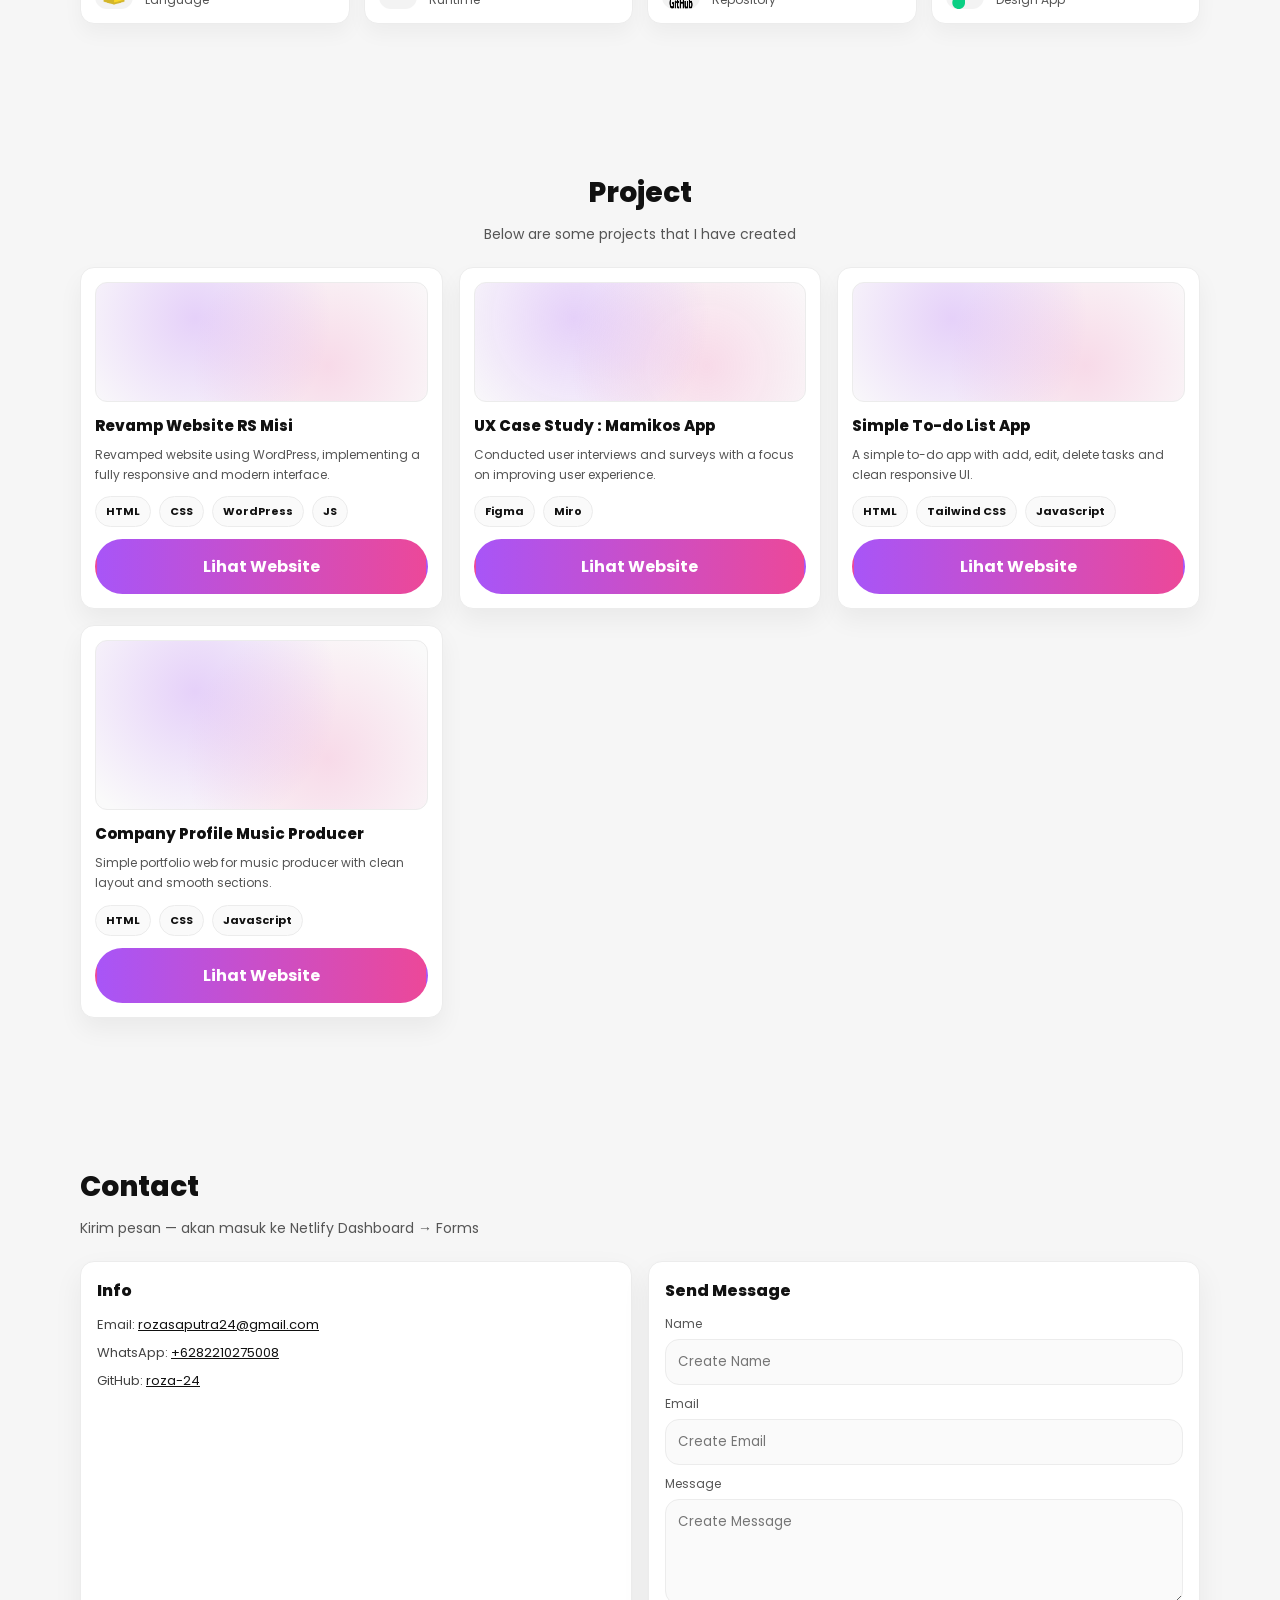
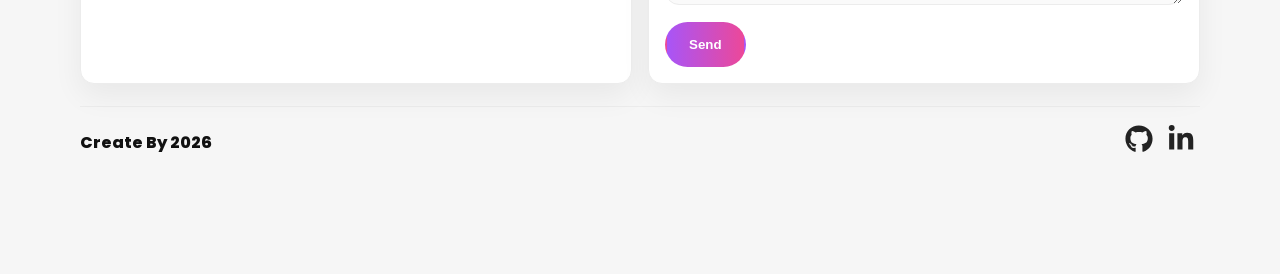
==== commit 870e0842: "edit navbar dan image" ====
--- a/index.html
+++ b/index.html
@@ -1,28 +1,27 @@
 <!doctype html>
 <html lang="id">
   <head>
-    <meta charset="utf-8" />
-    <meta name="viewport" content="width=device-width, initial-scale=1" />
+    <meta charset="UTF-8" />
+    <meta name="viewport" content="width=device-width, initial-scale=1.0" />
     <title>Roza — Portfolio</title>
     <link rel="stylesheet" href="style.css" />
   </head>
   <body>
+    <!-- HEADER -->
     <header class="header">
       <div class="container nav">
-        <a class="brand" href="#Home">roza.</a>
+        <a class="brand" href="#Home">RS</a>
 
         <!-- Desktop menu -->
         <nav class="menu desktop" aria-label="Primary">
           <a class="link" href="#Home">Home</a>
           <a class="link" href="#About">About</a>
-          <a class="link" href="#Projects">Projects</a>
+          <a class="link" href="#Project">Project</a>
           <a class="link" href="#Contact">Contact</a>
         </nav>
 
         <div class="nav-actions">
-          <a class="btn small desktop" href="#Contact">Hire me</a>
-
-          <!-- Hamburger (mobile) -->
+          <!-- Hamburger -->
           <button
             class="icon-btn mobile"
             id="openMenu"
@@ -49,62 +48,44 @@
       <nav class="menu mobile-menu" aria-label="Mobile Primary">
         <a class="link" href="#Home">Home</a>
         <a class="link" href="#About">About</a>
-        <a class="link" href="#Projects">Projects</a>
+        <a class="link" href="#Project">Project</a>
         <a class="link" href="#Contact">Contact</a>
       </nav>
-
-      <div class="drawer-foot">
-        <a class="btn primary" href="#Contact">Hire me</a>
-      </div>
     </aside>
 
     <main>
-      <!-- HOME -->
+      <!-- HERO -->
       <section id="Home" class="section hero">
         <div class="container hero-grid">
-          <div>
-            <p class="kicker">Frontend / Web Developer</p>
-            <h1 class="h1">Bangun website cepat, rapi, dan responsif.</h1>
+          <div class="hero-text">
+            <h2 class="hello">Hi 👋, I'm</h2>
+            <h1 class="gradient-text">Roza Saputra</h1>
+
             <p class="lead">
-              Saya fokus bikin landing page & portfolio yang ringan, modern, dan
-              siap deploy (Netlify/GitHub).
+              I am currently undergoing a career transformation by pursuing Fullstack Development, 
+              with a primary focus on Frontend Web Development. Based in Indonesia, 
+              I continuously explore modern technologies and sharpen my technical skills through consistent learning and hands-on practice. 
+              My journey in coding is driven by strong curiosity and a genuine passion for problem-solving, 
+              motivating me to build digital solutions that are not only functional, but also impactful and meaningful.
+              <br />
+              <p>
+                “Keep growing, dare to change, and never be afraid to start from the beginning”
+              </p>
+              <br />
             </p>
 
-            <div class="cta">
-              <a class="btn primary" href="#Projects">Lihat Projects</a>
-              <a class="btn" href="#Contact">Kontak</a>
-              <a class="btn ghost" href="#" target="_blank" rel="noreferrer"
+            <div class="buttons">
+              <a class="btn primary" href="#" target="_blank" rel="noreferrer"
                 >Download CV</a
               >
-            </div>
-
-            <div class="chips" aria-label="Skills">
-              <span class="chip">HTML</span>
-              <span class="chip">CSS</span>
-              <span class="chip">JavaScript</span>
-              <span class="chip">Responsive</span>
-              <span class="chip">Netlify</span>
-            </div>
-          </div>
-
-          <div class="hero-card" aria-label="Profile card">
-            <!-- Avatar pakai foto -->
-            <img
-              class="avatar-img"
-              src="profile.jpg"
-              alt="Foto Roza"
-              loading="lazy"
-            />
-            <div class="hero-card-text">
-              <h2 class="h2">Roza</h2>
-              <p class="muted">Based in Indonesia • Open for freelance</p>
-              <div class="mini">
-                <a class="mini-link" href="#Projects">Projects</a>
-                <span class="dot">•</span>
-                <a class="mini-link" href="#Contact">Contact</a>
-                <span class="dot">•</span>
-                <a class="mini-link" href="#About">About</a>
-              </div>
+              <a class="btn outline" href="#Project">Project</a>
+            </div>
+          </div>
+
+          <div class="hero-visual">
+            <div class="circle-bg">
+              <!-- ganti profile.jpg sesuai file kamu -->
+              <img src="profile.jpg" alt="Foto Roza" />
             </div>
           </div>
         </div>
@@ -112,79 +93,218 @@
 
       <!-- ABOUT -->
       <section id="About" class="section">
+        
         <div class="container">
-          <div class="section-head">
-            <h2 class="h2">About</h2>
-            <p class="muted">Sedikit tentang saya & apa yang saya kerjakan.</p>
-          </div>
-
-          <div class="about-grid">
-            <div class="panel">
-              <h3 class="h3">Ringkas</h3>
-              <p class="muted">
-                Saya suka bikin UI yang bersih, minimalis, dan nyaman dilihat.
-                Prioritas saya: performa, struktur rapi, dan mobile-friendly.
-              </p>
-            </div>
-
-            <div class="panel">
-              <h3 class="h3">Yang bisa saya bantu</h3>
-              <ul class="list">
-                <li>Landing page / portfolio 1 halaman</li>
-                <li>Optimasi layout mobile</li>
-                <li>Deploy GitHub → Netlify (auto deploy)</li>
-                <li>Perapihan UI + animasi halus</li>
-              </ul>
+          <h2 class="section-title center">About Me</h2>
+          <div class="about-wrap">
+            <div class="about-card">
+              
+              <p class="about-text">
+               A graduate of Electrical Engineering – Computer and Informatics Engineering from Universitas Syiah Kuala. 
+               I bring over nine years of professional experience in construction and industrial surveying, having worked as a Project Administrator, Site Manager, and Supervisor.
+               These experiences shaped me into a disciplined, detail-oriented professional who thrives under pressure and values teamwork, structure, and accountability.
+               Currently, I am transitioning my career into technology by pursuing a Fullstack Developer, with a primary focus on Frontend Web Development.
+              </p>
+              <p class="about-text">
+                I have foundational skills in HTML, CSS, JavaScript, and React, 
+                along with experience using Git and Visual Studio Code. My academic background included research on web application security,
+                which enables me to think beyond visual design and consider structure, performance, and security in development.
+                My key strengths include: Strong problem-solving ability, Fast adaptability and self-learning mindset,Systematic and detail-oriented work approach, Consistency in achieving goals.
+                I believe that combining my field leadership experience with technical development skills gives me a unique perspective as a future developer.
+              </p>
+
+              <div class="about-bottom">
+                <div class="mini-avatar" aria-hidden="true"></div>
+
+                <div class="exp">
+                  <div class="exp-number">1+</div>
+                  <div class="exp-label">Years of Experience</div>
+                </div>
+              </div>
             </div>
           </div>
         </div>
       </section>
 
-      <!-- PROJECTS -->
-      <section id="Projects" class="section">
+      <!-- TOOLS -->
+      <section class="section">
         <div class="container">
-          <div class="section-head">
-            <h2 class="h2">Projects</h2>
-            <p class="muted">
-              Beberapa contoh project (isi link demo & repo kamu).
-            </p>
-          </div>
-
-          <div class="grid">
-            <article class="card">
-              <div class="card-top">
-                <h3 class="h3">Simple Landing</h3>
-                <span class="badge">HTML</span>
-              </div>
-              <p class="muted">Landing page cepat untuk promosi produk/jasa.</p>
-              <div class="card-links">
-                <a href="#" target="_blank" rel="noreferrer">Demo</a>
-                <a href="#" target="_blank" rel="noreferrer">GitHub</a>
-              </div>
+          <h2 class="section-title">Tools</h2>
+          <p class="section-subtitle">
+            Here are some tools that I usually use for website creation or
+            design
+          </p>
+
+          <div class="tools-grid">
+            <div class="tool-card">
+              <img src="vsc.png" alt="Visual Studio Code icon" />
+              <div>
+                <div class="tool-name">Visual Studio Code</div>
+                <div class="tool-desc">Code Editor</div>
+              </div>
+            </div>
+
+            <div class="tool-card">
+              <div class="tool-icon">
+                <img src="React-icon.svg.png" alt="React icon" /></div>
+              <div>
+                <div class="tool-name">React JS</div>
+                <div class="tool-desc">Framework</div>
+              </div>
+            </div>
+
+            <div class="tool-card">
+              <div class="tool-icon">
+                <img src="tailwaind.jpg" alt="Tailwind icon" /></div>
+              <div>
+                <div class="tool-name">Tailwind CSS</div>
+                <div class="tool-desc">Framework</div>
+              </div>
+            </div>
+
+            <div class="tool-card">
+              <div class="tool-icon">
+                <img src="Bootstrap_logo.svg.png" alt="Bootstrap icon" /></div>
+              <div>
+                <div class="tool-name">Bootstrap</div>
+                <div class="tool-desc">Framework</div>
+              </div>
+            </div>
+
+            <div class="tool-card">
+              <div class="tool-icon">
+                <img src="javascript.webp" alt="Javasript icon" /></div>
+              <div>
+                <div class="tool-name">JavaScript</div>
+                <div class="tool-desc">Language</div>
+              </div>
+            </div>
+
+            <div class="tool-card">
+              <div class="tool-icon">
+                <img src="nodejs.png" alt="Nodejs icon" /></div>
+              <div>
+                <div class="tool-name">Node JS</div>
+                <div class="tool-desc">Runtime</div>
+              </div>
+            </div>
+
+            <div class="tool-card">
+              <div class="tool-icon">
+                <img src="GitHub-Logo.png" alt="Nodejs icon" /></div>
+              <div>
+                <div class="tool-name">GitHub</div>
+                <div class="tool-desc">Repository</div>
+              </div>
+            </div>
+
+            <div class="tool-card">
+              <div class="tool-icon">
+                <img src="Figma-logo.svg" alt="Nodejs icon" /></div>
+              <div>
+                <div class="tool-name">Figma</div>
+                <div class="tool-desc">Design App</div>
+              </div>
+            </div>
+          </div>
+        </div>
+      </section>
+
+      <!-- PROJECT -->
+      <section id="Project" class="section">
+        <div class="container">
+          <h2 class="section-title center">Project</h2>
+          <p class="section-subtitle center">
+            Below are some projects that I have created
+          </p>
+
+          <div class="project-grid">
+            <!-- Card 1 -->
+            <article class="project-card">
+              <div class="project-thumb" aria-hidden="true"></div>
+              <h3 class="project-title">Revamp Website RS Misi</h3>
+              <p class="project-desc">
+                Revamped website using WordPress, implementing a fully
+                responsive and modern interface.
+              </p>
+              <div class="tags">
+                <span class="tag">HTML</span>
+                <span class="tag">CSS</span>
+                <span class="tag">WordPress</span>
+                <span class="tag">JS</span>
+              </div>
+              <a
+                class="btn project-btn"
+                href="#"
+                target="_blank"
+                rel="noreferrer"
+                >Lihat Website</a
+              >
             </article>
 
-            <article class="card">
-              <div class="card-top">
-                <h3 class="h3">Portfolio One Page</h3>
-                <span class="badge">CSS</span>
-              </div>
-              <p class="muted">Portfolio anchor scroll (#Home, #About, dst).</p>
-              <div class="card-links">
-                <a href="#" target="_blank" rel="noreferrer">Demo</a>
-                <a href="#" target="_blank" rel="noreferrer">GitHub</a>
-              </div>
+            <!-- Card 2 -->
+            <article class="project-card">
+              <div class="project-thumb" aria-hidden="true"></div>
+              <h3 class="project-title">UX Case Study : Mamikos App</h3>
+              <p class="project-desc">
+                Conducted user interviews and surveys with a focus on improving
+                user experience.
+              </p>
+              <div class="tags">
+                <span class="tag">Figma</span>
+                <span class="tag">Miro</span>
+              </div>
+              <a
+                class="btn project-btn"
+                href="#"
+                target="_blank"
+                rel="noreferrer"
+                >Lihat Website</a
+              >
             </article>
 
-            <article class="card">
-              <div class="card-top">
-                <h3 class="h3">Mini UI Kit</h3>
-                <span class="badge">JS</span>
-              </div>
-              <p class="muted">Komponen tombol, card, chip, dan layout grid.</p>
-              <div class="card-links">
-                <a href="#" target="_blank" rel="noreferrer">Demo</a>
-                <a href="#" target="_blank" rel="noreferrer">GitHub</a>
-              </div>
+            <!-- Card 3 -->
+            <article class="project-card">
+              <div class="project-thumb" aria-hidden="true"></div>
+              <h3 class="project-title">Simple To-do List App</h3>
+              <p class="project-desc">
+                A simple to-do app with add, edit, delete tasks and clean
+                responsive UI.
+              </p>
+              <div class="tags">
+                <span class="tag">HTML</span>
+                <span class="tag">Tailwind CSS</span>
+                <span class="tag">JavaScript</span>
+              </div>
+              <a
+                class="btn project-btn"
+                href="#"
+                target="_blank"
+                rel="noreferrer"
+                >Lihat Website</a
+              >
+            </article>
+
+            <!-- Card 4 -->
+            <article class="project-card">
+              <div class="project-thumb tall" aria-hidden="true"></div>
+              <h3 class="project-title">Company Profile Music Producer</h3>
+              <p class="project-desc">
+                Simple portfolio web for music producer with clean layout and
+                smooth sections.
+              </p>
+              <div class="tags">
+                <span class="tag">HTML</span>
+                <span class="tag">CSS</span>
+                <span class="tag">JavaScript</span>
+              </div>
+              <a
+                class="btn project-btn"
+                href="#"
+                target="_blank"
+                rel="noreferrer"
+                >Lihat Website</a
+              >
             </article>
           </div>
         </div>
@@ -192,32 +312,36 @@
 
       <!-- CONTACT (Netlify Forms) -->
       <section id="Contact" class="section">
-        <div class="container">
-          <div class="section-head">
-            <h2 class="h2">Contact</h2>
-            <p class="muted">Kalau mau kerja sama, kirim pesan di sini.</p>
+        <div class="container contact-wrap">
+          <div class="contact-head">
+            <h2 class="section-title">Contact</h2>
+            <p class="section-subtitle">
+              Kirim pesan — akan masuk ke Netlify Dashboard → Forms
+            </p>
           </div>
 
           <div class="contact-grid">
-            <div class="panel">
-              <h3 class="h3">Info</h3>
-              <p class="muted">
-                Email: <a href="mailto:kamu@email.com">kamu@email.com</a>
-              </p>
-              <p class="muted">WhatsApp: <a href="#">+62xxxxxxxxxx</a></p>
-              <p class="muted">
-                LinkedIn:
-                <a href="#" target="_blank" rel="noreferrer">profil kamu</a>
-              </p>
-            </div>
-
-            <!-- IMPORTANT:
-               - data-netlify="true" aktifin Netlify Forms
-               - name="contact" wajib konsisten
-               - input hidden form-name wajib ada
-          -->
+            <div class="contact-card">
+              <h3 class="contact-title">Info</h3>
+              <p class="contact-text">
+                Email: <a href="mailto:you@email.com">rozasaputra24@gmail.com</a>
+              </p>
+              <p class="contact-text">
+                WhatsApp: <a href="#">+6282210275008</a>
+              </p>
+              <p class="contact-text">
+                GitHub:
+                <a
+                  href="https://github.com/roza-24"
+                  target="_blank"
+                  rel="noreferrer"
+                  >roza-24</a
+                >
+              </p>
+            </div>
+
             <form
-              class="panel form"
+              class="contact-card form"
               name="contact"
               method="POST"
               data-netlify="true"
@@ -226,17 +350,17 @@
             >
               <input type="hidden" name="form-name" value="contact" />
               <p class="hidden">
-                <label>Jangan isi ini: <input name="bot-field" /></label>
-              </p>
-
-              <h3 class="h3">Kirim Pesan</h3>
+                <label>Don’t fill this: <input name="bot-field" /></label>
+              </p>
+
+              <h3 class="contact-title">Send Message</h3>
 
               <label class="field">
-                <span>Nama</span>
+                <span>Name</span>
                 <input
                   name="name"
                   type="text"
-                  placeholder="Nama kamu"
+                  placeholder="Create Name"
                   required
                 />
               </label>
@@ -246,33 +370,43 @@
                 <input
                   name="email"
                   type="email"
-                  placeholder="email@domain.com"
+                  placeholder="Create Email"
                   required
                 />
               </label>
 
               <label class="field">
-                <span>Pesan</span>
+                <span>Message</span>
                 <textarea
                   name="message"
                   rows="4"
-                  placeholder="Tulis pesan..."
+                  placeholder="Create Message"
                   required
                 ></textarea>
               </label>
 
-              <button class="btn primary" type="submit">Kirim</button>
-              <p class="tiny muted">
-                Pesan akan masuk ke Netlify Dashboard → Forms.
-              </p>
+              <button class="btn primary" type="submit">Send</button>
             </form>
           </div>
 
           <footer class="footer">
-            <small class="muted"
-              >© <span id="year"></span> roza. Built with HTML/CSS.</small
-            >
-          </footer>
+            <div class="footer-left">Create By 2026</div>
+                        <div class="footer-right">
+                          <a href="https://github.com/roza-24" target="_blank" rel="noreferrer">
+                            <i>
+                              <svg stroke="currentColor" fill="currentColor" stroke-width="0" viewBox="0 0 496 512" height="28" width="28" xmlns="http://www.w3.org/2000/svg">
+                                <path d="M165.9 397.4c0 2-2.3 3.6-5.2 3.6-3.3.3-5.6-1.3-5.6-3.6 0-2 2.3-3.6 5.2-3.6 3-.3 5.6 1.3 5.6 3.6zm-31.1-4.5c-.7 2 1.3 4.3 4.3 4.9 2.6 1 5.6 0 6.2-2s-1.3-4.3-4.3-5.2c-2.6-.7-5.5.3-6.2 2.3zm44.2-1.7c-2.9.7-4.9 2.6-4.6 4.9.3 2 2.9 3.3 5.9 2.6 2.9-.7 4.9-2.6 4.6-4.6-.3-1.9-3-3.2-5.9-2.9zM244.8 8C106.1 8 0 113.3 0 252c0 110.9 69.8 205.8 169.5 239.2 12.8 2.3 17.3-5.6 17.3-12.1 0-6.2-.3-40.4-.3-61.4 0 0-70 15-84.7-29.8 0 0-11.4-29.1-27.8-36.6 0 0-22.9-15.7 1.6-15.4 0 0 24.9 2 38.6 25.8 21.9 38.6 58.6 27.5 72.9 20.9 2.3-16 8.8-27.1 16-33.7-55.9-6.2-112.3-14.3-112.3-110.5 0-27.5 7.6-41.3 23.6-58.9-2.6-6.5-11.1-33.3 2.6-67.9 20.9-6.5 69 27 69 27 20-5.6 41.5-8.5 62.8-8.5s42.8 2.9 62.8 8.5c0 0 48.1-33.6 69-27 13.7 34.7 5.2 61.4 2.6 67.9 16 17.7 25.8 31.5 25.8 58.9 0 96.5-58.9 104.2-114.8 110.5 9.2 7.9 17 22.9 17 46.4 0 33.7-.3 75.4-.3 83.6 0 6.5 4.6 14.4 17.3 12.1C428.2 457.8 496 362.9 496 252 496 113.3 383.5 8 244.8 8zM97.2 352.9c-1.3 1-1 3.3.7 5.2 1.6 1.6 3.9 2.3 5.2 1 1.3-1 1-3.3-.7-5.2-1.6-1.6-3.9-2.3-5.2-1zm-10.8-8.1c-.7 1.3.3 2.9 2.3 3.9 1.6 1 3.6.7 4.3-.7.7-1.3-.3-2.9-2.3-3.9-2-.6-3.6-.3-4.3.7zm32.4 35.6c-1.6 1.3-1 4.3 1.3 6.2 2.3 2.3 5.2 2.6 6.5 1 1.3-1.3.7-4.3-1.3-6.2-2.2-2.3-5.2-2.6-6.5-1zm-11.4-14.7c-1.6 1-1.6 3.6 0 5.9 1.6 2.3 4.3 3.3 5.6 2.3 1.6-1.3 1.6-3.9 0-6.2-1.4-2.3-4-3.3-5.6-2z"></path>
+                              </svg>
+                            </i>
+                          </a>
+                          <a href="https://www.linkedin.com/in/roza-saputra-161466b5/" target="_blank" rel="noreferrer">
+                            <i>
+                              <svg stroke="currentColor" fill="currentColor" stroke-width="0" viewBox="0 0 448 512" height="28" width="28" xmlns="http://www.w3.org/2000/svg">
+                                <path d="M100.28 448H7.4V148.9h92.88zM53.79 108.1C24.09 108.1 0 83.5 0 53.8a53.79 53.79 0 0 1 107.58 0c0 29.7-24.1 54.3-53.79 54.3zM447.9 448h-92.68V302.4c0-34.7-.7-79.2-48.29-79.2-48.29 0-55.69 37.7-55.69 76.7V448h-92.78V148.9h89.08v40.8h1.3c12.4-23.5 42.69-48.3 87.88-48.3 94 0 111.28 61.9 111.28 142.3V448z"></path>
+                              </svg>
+                            </i>
+                          </a>
+                        </div>          </footer>
         </div>
       </section>
     </main>
--- a/style.css
+++ b/style.css
@@ -1,13 +1,15 @@
+@import url("https://fonts.googleapis.com/css2?family=Poppins:wght@400;600;700;800&display=swap");
+
 :root {
-  --bg: #0b0c10;
-  --bg2: #0f1118;
-  --card: #11131a;
-  --text: #e9e9ee;
-  --muted: #b8b8c6;
-  --border: #23263a;
-  --shadow: 0 10px 30px rgba(0, 0, 0, 0.35);
-  --max: 1040px;
+  --bg: #f6f6f6;
+  --text: #111;
+  --muted: #555;
+  --card: #ffffff;
+  --border: #ececec;
+  --shadow: 0 12px 30px rgba(0, 0, 0, 0.06);
   --radius: 18px;
+
+  --grad: linear-gradient(90deg, #a855f7, #ec4899);
 }
 
 * {
@@ -18,347 +20,61 @@
 }
 body {
   margin: 0;
-  font-family:
-    system-ui,
-    -apple-system,
-    Segoe UI,
-    Roboto,
-    Arial,
-    sans-serif;
-  background:
-    radial-gradient(
-      1200px 600px at 20% 10%,
-      rgba(90, 120, 255, 0.1),
-      transparent 60%
-    ),
-    radial-gradient(
-      900px 500px at 80% 20%,
-      rgba(0, 255, 200, 0.06),
-      transparent 55%
-    ),
-    var(--bg);
+  font-family: "Poppins", sans-serif;
+  background: var(--bg);
   color: var(--text);
 }
 
 a {
-  color: var(--text);
+  color: inherit;
 }
 .container {
-  max-width: var(--max);
+  width: 92%;
+  max-width: 1120px;
   margin: 0 auto;
-  padding: 0 18px;
-}
-
-/* Header */
+}
+
+/* HEADER */
 .header {
+  background: transparent;
+  padding: 18px 0;
   position: sticky;
   top: 0;
-  z-index: 20;
-  background: rgba(11, 12, 16, 0.72);
+  z-index: 30;
   backdrop-filter: blur(10px);
-  border-bottom: 1px solid rgba(35, 38, 58, 0.8);
 }
 .nav {
   display: flex;
   align-items: center;
   justify-content: space-between;
-  gap: 14px;
-  padding: 14px 0;
+  gap: 12px;
 }
 .brand {
   font-weight: 800;
+  text-decoration: none;
   letter-spacing: 0.2px;
-  text-decoration: none;
-}
-.menu {
-  display: flex;
-  gap: 14px;
-  align-items: center;
+}
+.menu.desktop {
+  display: flex;
+  gap: 26px;
 }
 .menu .link {
   text-decoration: none;
-  color: var(--muted);
-  padding: 8px 10px;
-  border-radius: 10px;
-}
-.menu .link:hover {
-  color: var(--text);
-  background: rgba(255, 255, 255, 0.06);
+  font-weight: 600;
+  color: #222;
+  position: relative;
 }
 .menu .link.active {
-  color: var(--text);
-  background: rgba(255, 255, 255, 0.1);
-  border: 1px solid rgba(255, 255, 255, 0.1);
-}
-
-/* Sections */
-.section {
-  padding: 92px 0;
-  border-bottom: 1px solid rgba(35, 38, 58, 0.7);
-}
-.section:last-child {
-  border-bottom: none;
-}
-.section-head {
-  margin-bottom: 18px;
-}
-.h1 {
-  font-size: clamp(34px, 4vw, 54px);
-  line-height: 1.05;
-  margin: 10px 0 12px;
-}
-.h2 {
-  font-size: 24px;
-  margin: 0 0 8px;
-}
-.h3 {
-  font-size: 18px;
-  margin: 0 0 10px;
-}
-.kicker {
-  margin: 0;
-  color: rgba(185, 225, 255, 0.95);
-  letter-spacing: 0.3px;
-}
-.lead {
-  color: var(--muted);
-  max-width: 60ch;
-  margin: 0 0 18px;
-}
-
-/* Hero */
-.hero {
-  padding-top: 70px;
-}
-.hero-grid {
-  display: grid;
-  grid-template-columns: 1.25fr 0.85fr;
-  gap: 18px;
-  align-items: stretch;
-}
-.hero-card {
-  background: linear-gradient(
-    180deg,
-    rgba(255, 255, 255, 0.06),
-    rgba(255, 255, 255, 0.02)
-  );
-  border: 1px solid rgba(35, 38, 58, 0.9);
-  border-radius: var(--radius);
-  box-shadow: var(--shadow);
-  padding: 18px;
-  display: flex;
-  gap: 14px;
-  align-items: center;
-}
-.avatar {
-  width: 64px;
-  height: 64px;
-  border-radius: 16px;
-  background:
-    radial-gradient(
-      circle at 30% 30%,
-      rgba(90, 120, 255, 0.55),
-      rgba(0, 0, 0, 0) 60%
-    ),
-    radial-gradient(
-      circle at 70% 70%,
-      rgba(0, 255, 200, 0.3),
-      rgba(0, 0, 0, 0) 60%
-    ),
-    #0d0f16;
-  border: 1px solid rgba(255, 255, 255, 0.1);
-}
-.hero-card-text .muted {
-  margin: 4px 0 10px;
-}
-.mini {
-  display: flex;
-  gap: 8px;
-  align-items: center;
-  flex-wrap: wrap;
-}
-.mini-link {
-  color: var(--muted);
-  text-decoration: none;
-}
-.mini-link:hover {
-  color: var(--text);
-}
-.dot {
-  color: rgba(255, 255, 255, 0.25);
-}
-
-.cta {
-  display: flex;
+  opacity: 0.75;
+}
+
+.nav-actions {
+  display: flex;
+  align-items: center;
   gap: 10px;
-  flex-wrap: wrap;
-  margin: 16px 0 16px;
-}
-.btn {
-  display: inline-flex;
-  align-items: center;
-  justify-content: center;
-  padding: 10px 14px;
-  border-radius: 12px;
-  border: 1px solid rgba(255, 255, 255, 0.1);
-  background: rgba(255, 255, 255, 0.06);
-  color: var(--text);
-  text-decoration: none;
-  cursor: pointer;
-}
-.btn:hover {
-  background: rgba(255, 255, 255, 0.09);
-}
-.btn.primary {
-  background: var(--text);
-  color: #0b0c10;
-  border-color: transparent;
-}
-.btn.ghost {
-  background: transparent;
-}
-.btn.small {
-  padding: 8px 12px;
-  border-radius: 12px;
-}
-
-.chips {
-  display: flex;
-  flex-wrap: wrap;
-  gap: 8px;
-}
-.chip {
-  font-size: 13px;
-  color: var(--muted);
-  padding: 7px 10px;
-  border-radius: 999px;
-  border: 1px solid rgba(35, 38, 58, 0.9);
-  background: rgba(17, 19, 26, 0.6);
-}
-
-/* About + Contact panels */
-.about-grid,
-.contact-grid {
-  display: grid;
-  grid-template-columns: 1fr 1fr;
-  gap: 14px;
-}
-.panel {
-  background: rgba(17, 19, 26, 0.75);
-  border: 1px solid rgba(35, 38, 58, 0.9);
-  border-radius: var(--radius);
-  padding: 16px;
-  box-shadow: var(--shadow);
-}
-.list {
-  margin: 0;
-  padding-left: 18px;
-  color: var(--muted);
-}
-.list li {
-  margin: 8px 0;
-}
-
-/* Projects */
-.grid {
-  display: grid;
-  grid-template-columns: repeat(3, minmax(0, 1fr));
-  gap: 14px;
-}
-.card {
-  background: rgba(17, 19, 26, 0.75);
-  border: 1px solid rgba(35, 38, 58, 0.9);
-  border-radius: var(--radius);
-  padding: 16px;
-  box-shadow: var(--shadow);
-}
-.card-top {
-  display: flex;
-  align-items: center;
-  justify-content: space-between;
-  gap: 10px;
-}
-.badge {
-  font-size: 12px;
-  padding: 6px 10px;
-  border-radius: 999px;
-  color: rgba(185, 225, 255, 0.95);
-  border: 1px solid rgba(185, 225, 255, 0.25);
-  background: rgba(90, 120, 255, 0.1);
-}
-.card p {
-  margin: 10px 0 14px;
-  color: var(--muted);
-}
-.card-links {
-  display: flex;
-  gap: 12px;
-}
-.card-links a {
-  color: var(--text);
-  text-decoration: none;
-  border-bottom: 1px dashed rgba(255, 255, 255, 0.25);
-}
-.card-links a:hover {
-  border-bottom-color: rgba(255, 255, 255, 0.55);
-}
-
-/* Form */
-.form .field {
-  display: block;
-  margin: 10px 0;
-}
-.form span {
-  display: block;
-  font-size: 13px;
-  color: var(--muted);
-  margin-bottom: 6px;
-}
-input,
-textarea {
-  width: 100%;
-  padding: 10px 12px;
-  border-radius: 12px;
-  border: 1px solid rgba(35, 38, 58, 0.9);
-  background: rgba(15, 17, 24, 0.9);
-  color: var(--text);
-  outline: none;
-}
-input:focus,
-textarea:focus {
-  border-color: rgba(185, 225, 255, 0.35);
-  box-shadow: 0 0 0 4px rgba(90, 120, 255, 0.12);
-}
-
-.footer {
-  margin-top: 18px;
-  padding: 10px 0 0;
-}
-.muted {
-  color: var(--muted);
-}
-.tiny {
-  font-size: 12px;
-}
-
-/* Responsive */
-@media (max-width: 900px) {
-  .hero-grid {
-    grid-template-columns: 1fr;
-  }
-  .grid {
-    grid-template-columns: 1fr;
-  }
-  .about-grid,
-  .contact-grid {
-    grid-template-columns: 1fr;
-  }
-  .menu {
-    display: none;
-  } /* simple: hide menu on mobile */
-}
-
-/* Tampilkan desktop/mobile */
+}
+
+/* MOBILE */
 .desktop {
   display: flex;
 }
@@ -366,43 +82,22 @@
   display: none;
 }
 
-.nav-actions {
-  display: flex;
-  align-items: center;
-  gap: 10px;
-}
-
-/* avatar image */
-.avatar-img {
-  width: 64px;
-  height: 64px;
-  border-radius: 16px;
-  object-fit: cover;
-  border: 1px solid rgba(255, 255, 255, 0.1);
-  background: #0d0f16;
-}
-
-/* Icon button + burger */
 .icon-btn {
-  width: 42px;
-  height: 42px;
-  border-radius: 12px;
-  border: 1px solid rgba(255, 255, 255, 0.1);
-  background: rgba(255, 255, 255, 0.06);
-  color: var(--text);
+  width: 44px;
+  height: 44px;
+  border-radius: 14px;
+  border: 1px solid var(--border);
+  background: #fff;
   cursor: pointer;
   display: inline-flex;
   align-items: center;
   justify-content: center;
-}
-.icon-btn:hover {
-  background: rgba(255, 255, 255, 0.09);
-}
-
+  box-shadow: 0 6px 18px rgba(0, 0, 0, 0.05);
+}
 .burger {
   width: 18px;
   height: 2px;
-  background: var(--text);
+  background: #111;
   position: relative;
   border-radius: 99px;
 }
@@ -413,7 +108,7 @@
   left: 0;
   width: 18px;
   height: 2px;
-  background: var(--text);
+  background: #111;
   border-radius: 99px;
 }
 .burger::before {
@@ -436,9 +131,8 @@
   left: 50%;
   width: 18px;
   height: 2px;
-  background: var(--text);
+  background: #111;
   border-radius: 99px;
-  transform-origin: center;
 }
 .x::before {
   transform: translate(-50%, -50%) rotate(45deg);
@@ -447,23 +141,21 @@
   transform: translate(-50%, -50%) rotate(-45deg);
 }
 
-/* Drawer */
 .drawer-backdrop {
   position: fixed;
   inset: 0;
-  background: rgba(0, 0, 0, 0.55);
-  z-index: 30;
+  background: rgba(0, 0, 0, 0.45);
+  z-index: 40;
 }
 .drawer {
   position: fixed;
+  right: 0;
   top: 0;
-  right: 0;
   height: 100%;
-  width: min(320px, 88vw);
-  background: rgba(11, 12, 16, 0.92);
-  backdrop-filter: blur(10px);
-  border-left: 1px solid rgba(35, 38, 58, 0.9);
-  z-index: 40;
+  width: min(340px, 88vw);
+  background: #fff;
+  border-left: 1px solid var(--border);
+  z-index: 50;
   padding: 14px;
   box-shadow: var(--shadow);
 }
@@ -474,39 +166,381 @@
   margin-bottom: 12px;
 }
 .drawer-title {
+  font-weight: 800;
+}
+.mobile-menu {
+  display: flex;
+  flex-direction: column;
+  gap: 10px;
+}
+.mobile-menu .link {
+  border: 1px solid var(--border);
+  border-radius: 14px;
+  padding: 12px 14px;
+  background: #fafafa;
+}
+
+/* SECTIONS */
+.section {
+  padding: 74px 0;
+}
+.section-title {
+  margin: 0 0 10px;
+  font-size: 28px;
+  font-weight: 800;
+}
+.section-subtitle {
+  margin: 0 0 22px;
+  color: var(--muted);
+  font-size: 14px;
+}
+.center {
+  text-align: center;
+}
+
+/* HERO */
+.hero {
+  padding-top: 38px;
+}
+.hero-grid {
+  display: grid;
+  grid-template-columns: 1.1fr 0.9fr;
+  align-items: center;
+  gap: 40px;
+}
+.hello {
+  margin: 0 0 10px;
+  font-size: 28px;
   font-weight: 700;
-  color: var(--text);
-}
-
-.mobile-menu {
+}
+.gradient-text {
+  margin: 0;
+  font-size: 62px;
+  font-weight: 800;
+  line-height: 1.02;
+  background: var(--grad);
+  -webkit-background-clip: text;
+  -webkit-text-fill-color: transparent;
+}
+.lead {
+  margin: 18px 0 22px;
+  color: var(--muted);
+  line-height: 1.8;
+  max-width: 56ch;
+}
+.buttons {
+  display: flex;
+  gap: 14px;
+  flex-wrap: wrap;
+}
+.btn {
+  display: inline-flex;
+  align-items: center;
+  justify-content: center;
+  padding: 13px 22px;
+  border-radius: 999px;
+  text-decoration: none;
+  font-weight: 700;
+  border: 2px solid transparent;
+  cursor: pointer;
+}
+.btn.primary {
+  background: var(--grad);
+  color: #fff;
+}
+.btn.outline {
+  background: transparent;
+  color: #111;
+  border-color: #3a3a3a;
+}
+.btn.outline:hover {
+  opacity: 0.75;
+}
+
+/* HERO VISUAL */
+.hero-visual {
+  display: flex;
+  justify-content: center;
+}
+.circle-bg {
+  width: 360px;
+  height: 360px;
+  border-radius: 999px;
+  background: linear-gradient(180deg, #a855f7, #ec4899);
+  display: flex;
+  align-items: flex-end;
+  justify-content: center;
+  overflow: hidden;
+}
+.circle-bg img {
+  width: 78%;
+  height: auto;
+  filter: grayscale(100%);
+  transform: translateY(8px);
+}
+
+/* ABOUT CARD */
+.about-wrap {
+  display: flex;
+  justify-content: center;
+}
+.about-card {
+  width: min(820px, 100%);
+  background: var(--card);
+  border: 1px solid var(--border);
+  border-radius: var(--radius);
+  padding: 18px 18px 14px;
+  box-shadow: var(--shadow);
+}
+.about-text {
+  margin: 0 0 12px;
+  color: #444;
+  line-height: 1.75;
+  font-size: 13px;
+}
+.about-bottom {
+  display: flex;
+  justify-content: space-between;
+  align-items: center;
+  margin-top: 10px;
+}
+.mini-avatar {
+  width: 34px;
+  height: 34px;
+  border-radius: 12px;
+  background: var(--grad);
+}
+.exp {
+  text-align: right;
+}
+.exp-number {
+  font-weight: 800;
+  font-size: 26px;
+}
+.exp-label {
+  font-size: 12px;
+  color: var(--muted);
+}
+
+/* TOOLS GRID */
+.tools-grid {
+  display: grid;
+  grid-template-columns: repeat(4, minmax(0, 1fr));
+  gap: 14px;
+  margin-top: 8px;
+}
+.tool-card {
+  background: var(--card);
+  border: 1px solid var(--border);
+  border-radius: 14px;
+  padding: 14px;
+  box-shadow: 0 10px 20px rgba(0, 0, 0, 0.04);
+  display: flex;
+  gap: 12px;
+  align-items: center;
+}
+.tool-icon {
+  width: 38px;
+  height: 38px;
+  border-radius: 12px;
+  background: #f3f3f3;
+  display: flex;
+  align-items: center;
+  justify-content: center;
+  font-size: 18px;
+}
+.tool-card img {
+  width: 38px;
+  height: 38px;
+  border-radius: 12px;
+}
+.tool-name {
+  font-weight: 800;
+  font-size: 13px;
+}
+.tool-desc {
+  color: var(--muted);
+  font-size: 12px;
+}
+
+/* PROJECTS */
+.project-grid {
+  display: grid;
+  grid-template-columns: repeat(3, minmax(0, 1fr));
+  gap: 16px;
+  margin-top: 12px;
+}
+.project-card {
+  background: var(--card);
+  border: 1px solid var(--border);
+  border-radius: 14px;
+  padding: 14px;
+  box-shadow: 0 12px 24px rgba(0, 0, 0, 0.05);
   display: flex;
   flex-direction: column;
-  gap: 6px;
-}
-.mobile-menu .link {
+}
+.project-thumb {
+  height: 120px;
+  border-radius: 12px;
+  border: 1px solid var(--border);
+  background:
+    radial-gradient(
+      circle at 30% 30%,
+      rgba(168, 85, 247, 0.25),
+      transparent 55%
+    ),
+    radial-gradient(
+      circle at 70% 70%,
+      rgba(236, 72, 153, 0.18),
+      transparent 55%
+    ),
+    #fafafa;
+  margin-bottom: 12px;
+}
+.project-thumb.tall {
+  height: 170px;
+}
+
+.project-title {
+  margin: 0 0 8px;
+  font-size: 15px;
+  font-weight: 800;
+}
+.project-desc {
+  margin: 0 0 12px;
+  color: var(--muted);
+  font-size: 12px;
+  line-height: 1.65;
+  flex: 1;
+}
+.tags {
+  display: flex;
+  flex-wrap: wrap;
+  gap: 8px;
+  margin-bottom: 12px;
+}
+.tag {
+  font-size: 11px;
+  padding: 6px 10px;
+  border-radius: 999px;
+  border: 1px solid var(--border);
+  background: #fafafa;
+  font-weight: 700;
+}
+.project-btn {
+  width: 100%;
+  background: var(--grad);
+  color: #fff;
+}
+
+/* CONTACT */
+.contact-wrap {
+  padding-bottom: 40px;
+}
+.contact-grid {
+  display: grid;
+  grid-template-columns: 1fr 1fr;
+  gap: 16px;
+  margin-top: 12px;
+}
+.contact-card {
+  background: var(--card);
+  border: 1px solid var(--border);
+  border-radius: 14px;
+  padding: 16px;
+  box-shadow: var(--shadow);
+}
+.contact-title {
+  margin: 0 0 12px;
+  font-size: 16px;
+  font-weight: 800;
+}
+.contact-text {
+  margin: 8px 0;
+  color: #444;
+  font-size: 13px;
+}
+.contact-text a {
+  color: #111;
+}
+
+.form .field {
   display: block;
+  margin: 10px 0;
+}
+.form span {
+  display: block;
+  margin-bottom: 6px;
+  font-size: 12px;
+  color: var(--muted);
+}
+input,
+textarea {
+  width: 100%;
   padding: 12px 12px;
-  border-radius: 12px;
-  color: var(--muted);
-  text-decoration: none;
-  border: 1px solid rgba(35, 38, 58, 0.9);
-  background: rgba(255, 255, 255, 0.04);
-}
-.mobile-menu .link:hover {
-  color: var(--text);
-  background: rgba(255, 255, 255, 0.07);
-}
-
-.drawer-foot {
-  margin-top: 14px;
-}
-
-/* hidden helper */
+  border-radius: 14px;
+  border: 1px solid var(--border);
+  background: #fafafa;
+  outline: none;
+  font-family: inherit;
+}
+input:focus,
+textarea:focus {
+  border-color: rgba(168, 85, 247, 0.45);
+  box-shadow: 0 0 0 4px rgba(168, 85, 247, 0.12);
+}
 .hidden {
   display: none;
 }
 
-/* Responsive */
+/* FOOTER */
+.footer {
+  margin-top: 22px;
+  padding-top: 18px;
+  border-top: 1px solid var(--border);
+  display: flex;
+  align-items: center;
+  justify-content: space-between;
+  gap: 12px;
+  flex-wrap: wrap;
+}
+.footer-left {
+  font-weight: 800;
+}
+.footer-links {
+  display: flex;
+  gap: 14px;
+}
+.footer-links a {
+  text-decoration: none;
+  color: #222;
+  font-weight: 700;
+  font-size: 13px;
+}
+.footer-right a {
+  text-decoration: none;
+  color: #222;
+  font-weight: 700;
+  font-size: 13px;
+  display: inline-block;
+  margin: 0 5px;
+}
+
+/* RESPONSIVE */
+@media (max-width: 980px) {
+  .hero-grid {
+    grid-template-columns: 1fr;
+    text-align: center;
+  }
+  .lead {
+    margin-left: auto;
+    margin-right: auto;
+  }
+  .buttons {
+    justify-content: center;
+  }
+}
+
 @media (max-width: 900px) {
   .desktop {
     display: none;
@@ -514,4 +548,24 @@
   .mobile {
     display: inline-flex;
   }
-}
+
+  .tools-grid {
+    grid-template-columns: repeat(2, minmax(0, 1fr));
+  }
+  .project-grid {
+    grid-template-columns: 1fr;
+  }
+  .contact-grid {
+    grid-template-columns: 1fr;
+  }
+}
+
+@media (max-width: 420px) {
+  .gradient-text {
+    font-size: 48px;
+  }
+  .circle-bg {
+    width: 300px;
+    height: 300px;
+  }
+}
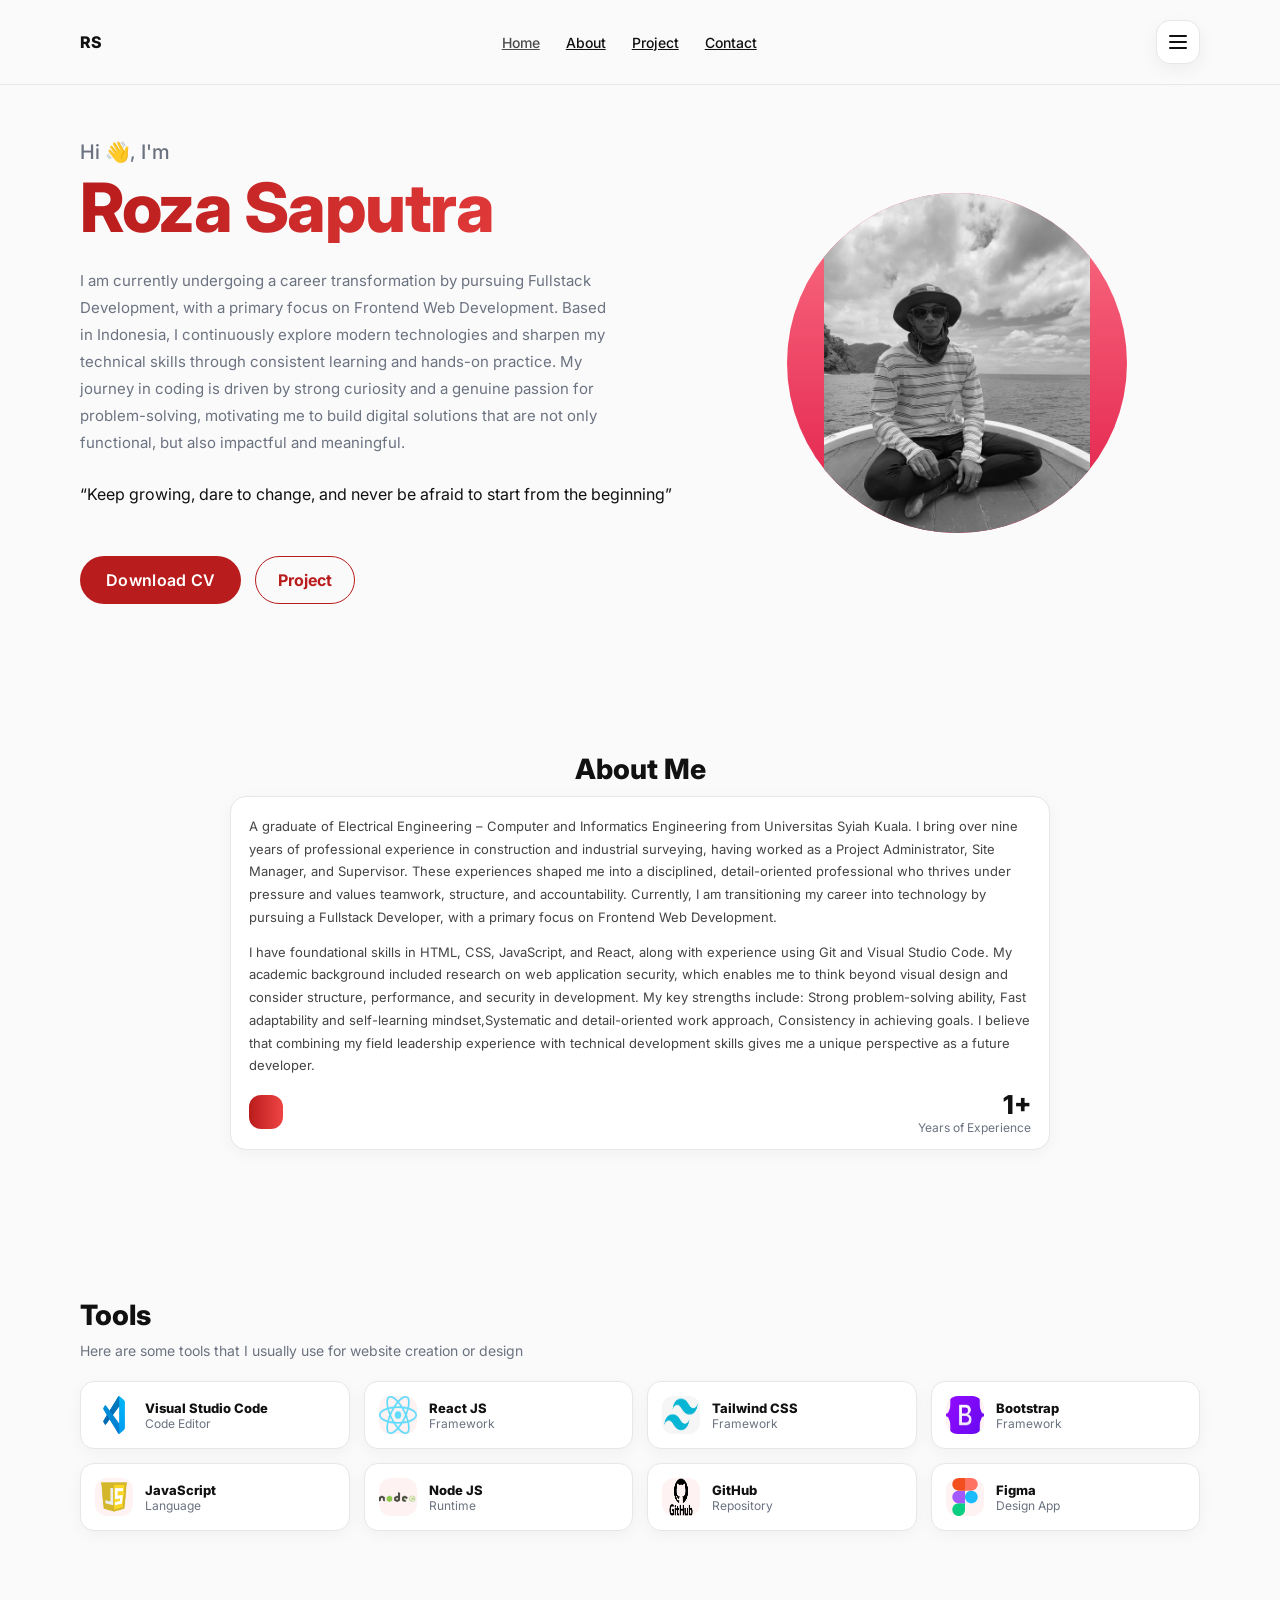
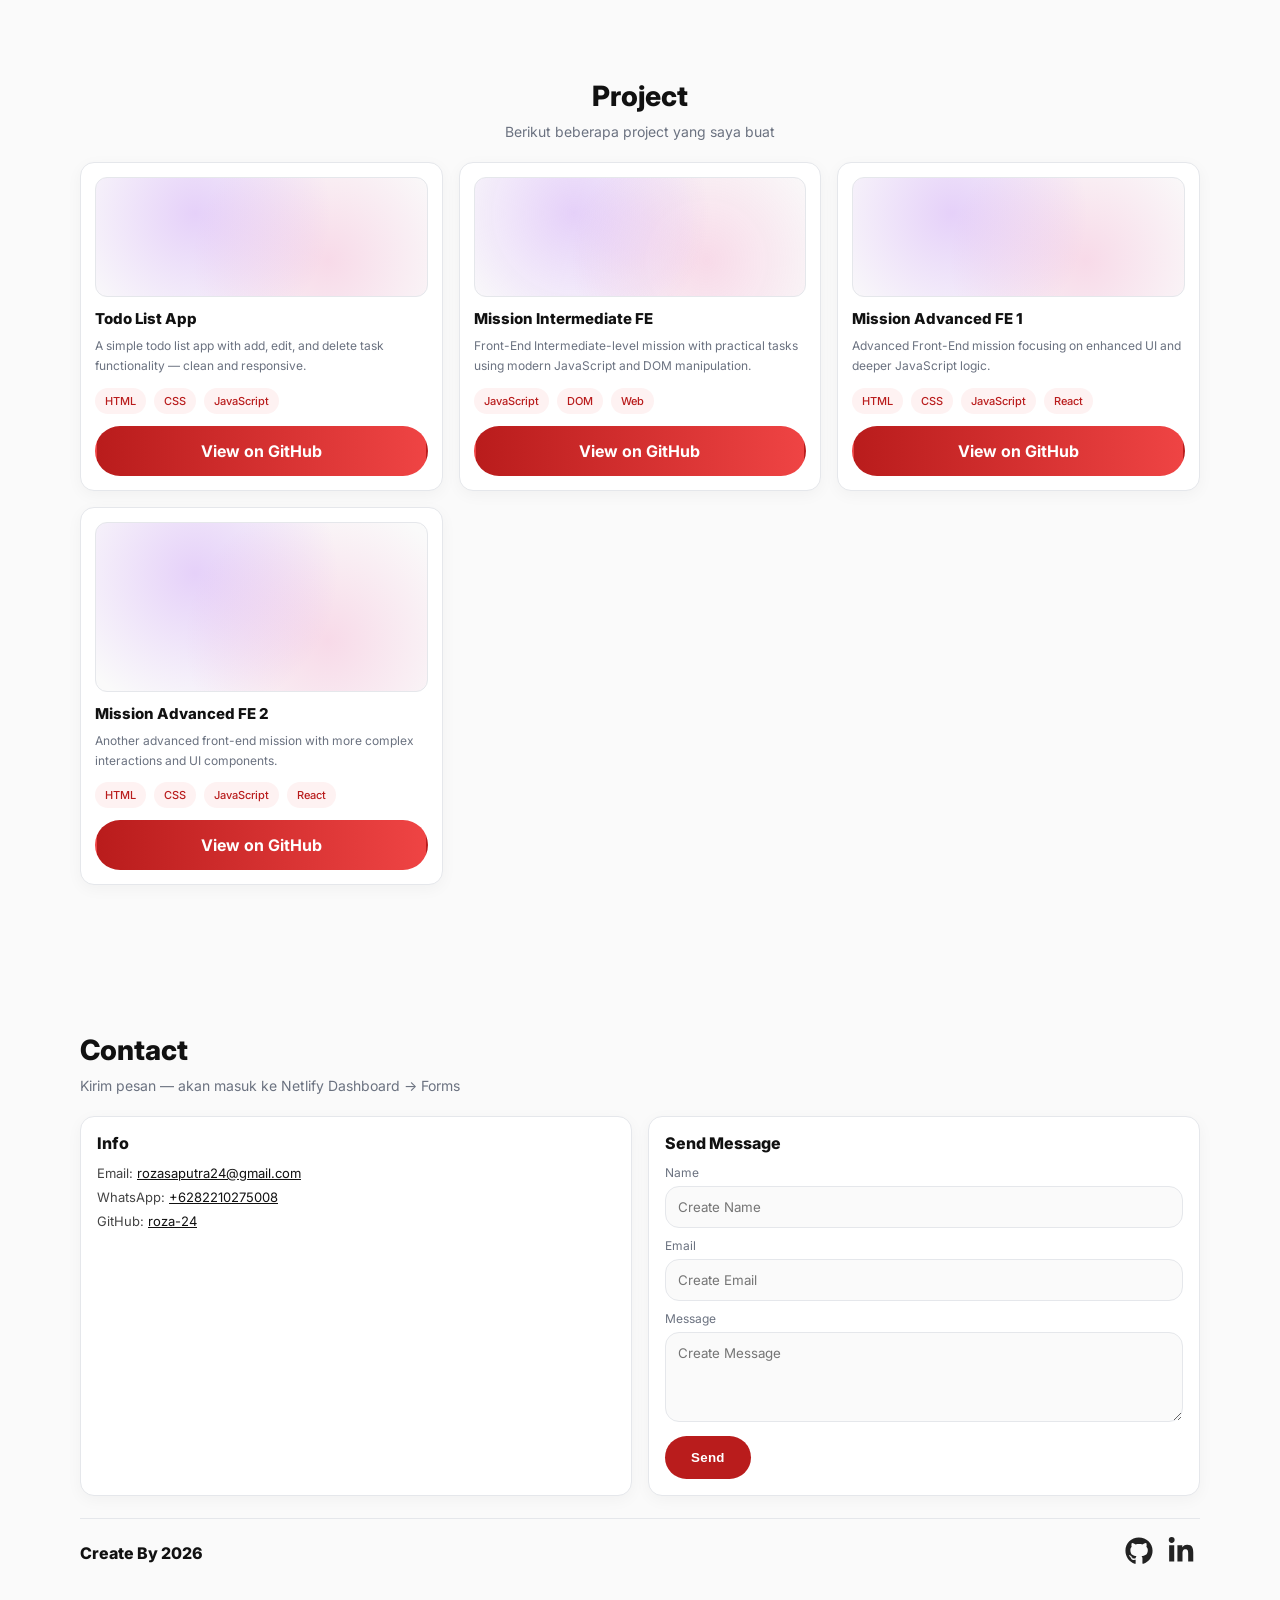
==== commit 51efd50c: "update menu project" ====
--- a/index.html
+++ b/index.html
@@ -85,7 +85,7 @@
           <div class="hero-visual">
             <div class="circle-bg">
               <!-- ganti profile.jpg sesuai file kamu -->
-              <img src="profile.jpg" alt="Foto Roza" />
+              <img src="gambar/profile.JPG" alt="Foto Roza" />
             </div>
           </div>
         </div>
@@ -137,7 +137,7 @@
 
           <div class="tools-grid">
             <div class="tool-card">
-              <img src="vsc.png" alt="Visual Studio Code icon" />
+              <img src="gambar/vsc.png" alt="Visual Studio Code icon" />
               <div>
                 <div class="tool-name">Visual Studio Code</div>
                 <div class="tool-desc">Code Editor</div>
@@ -146,7 +146,7 @@
 
             <div class="tool-card">
               <div class="tool-icon">
-                <img src="React-icon.svg.png" alt="React icon" /></div>
+                <img src="gambar/React-icon.svg.png" alt="React icon" /></div>
               <div>
                 <div class="tool-name">React JS</div>
                 <div class="tool-desc">Framework</div>
@@ -155,7 +155,7 @@
 
             <div class="tool-card">
               <div class="tool-icon">
-                <img src="tailwaind.jpg" alt="Tailwind icon" /></div>
+                <img src="gambar/tailwaind.jpg" alt="Tailwind icon" /></div>
               <div>
                 <div class="tool-name">Tailwind CSS</div>
                 <div class="tool-desc">Framework</div>
@@ -164,7 +164,7 @@
 
             <div class="tool-card">
               <div class="tool-icon">
-                <img src="Bootstrap_logo.svg.png" alt="Bootstrap icon" /></div>
+                <img src="gambar/Bootstrap_logo.svg.png" alt="Bootstrap icon" /></div>
               <div>
                 <div class="tool-name">Bootstrap</div>
                 <div class="tool-desc">Framework</div>
@@ -173,7 +173,7 @@
 
             <div class="tool-card">
               <div class="tool-icon">
-                <img src="javascript.webp" alt="Javasript icon" /></div>
+                <img src="gambar/javascript.webp" alt="Javasript icon" /></div>
               <div>
                 <div class="tool-name">JavaScript</div>
                 <div class="tool-desc">Language</div>
@@ -182,7 +182,7 @@
 
             <div class="tool-card">
               <div class="tool-icon">
-                <img src="nodejs.png" alt="Nodejs icon" /></div>
+                <img src="gambar/nodejs.png" alt="Nodejs icon" /></div>
               <div>
                 <div class="tool-name">Node JS</div>
                 <div class="tool-desc">Runtime</div>
@@ -191,7 +191,7 @@
 
             <div class="tool-card">
               <div class="tool-icon">
-                <img src="GitHub-Logo.png" alt="Nodejs icon" /></div>
+                <img src="gambar/GitHub-Logo.png" alt="Nodejs icon" /></div>
               <div>
                 <div class="tool-name">GitHub</div>
                 <div class="tool-desc">Repository</div>
@@ -200,7 +200,7 @@
 
             <div class="tool-card">
               <div class="tool-icon">
-                <img src="Figma-logo.svg" alt="Nodejs icon" /></div>
+                <img src="gambar/Figma-logo.svg" alt="Nodejs icon" /></div>
               <div>
                 <div class="tool-name">Figma</div>
                 <div class="tool-desc">Design App</div>
@@ -210,105 +210,95 @@
         </div>
       </section>
 
-      <!-- PROJECT -->
-      <section id="Project" class="section">
-        <div class="container">
-          <h2 class="section-title center">Project</h2>
-          <p class="section-subtitle center">
-            Below are some projects that I have created
-          </p>
-
-          <div class="project-grid">
-            <!-- Card 1 -->
-            <article class="project-card">
-              <div class="project-thumb" aria-hidden="true"></div>
-              <h3 class="project-title">Revamp Website RS Misi</h3>
-              <p class="project-desc">
-                Revamped website using WordPress, implementing a fully
-                responsive and modern interface.
-              </p>
-              <div class="tags">
-                <span class="tag">HTML</span>
-                <span class="tag">CSS</span>
-                <span class="tag">WordPress</span>
-                <span class="tag">JS</span>
-              </div>
-              <a
-                class="btn project-btn"
-                href="#"
-                target="_blank"
-                rel="noreferrer"
-                >Lihat Website</a
-              >
-            </article>
-
-            <!-- Card 2 -->
-            <article class="project-card">
-              <div class="project-thumb" aria-hidden="true"></div>
-              <h3 class="project-title">UX Case Study : Mamikos App</h3>
-              <p class="project-desc">
-                Conducted user interviews and surveys with a focus on improving
-                user experience.
-              </p>
-              <div class="tags">
-                <span class="tag">Figma</span>
-                <span class="tag">Miro</span>
-              </div>
-              <a
-                class="btn project-btn"
-                href="#"
-                target="_blank"
-                rel="noreferrer"
-                >Lihat Website</a
-              >
-            </article>
-
-            <!-- Card 3 -->
-            <article class="project-card">
-              <div class="project-thumb" aria-hidden="true"></div>
-              <h3 class="project-title">Simple To-do List App</h3>
-              <p class="project-desc">
-                A simple to-do app with add, edit, delete tasks and clean
-                responsive UI.
-              </p>
-              <div class="tags">
-                <span class="tag">HTML</span>
-                <span class="tag">Tailwind CSS</span>
-                <span class="tag">JavaScript</span>
-              </div>
-              <a
-                class="btn project-btn"
-                href="#"
-                target="_blank"
-                rel="noreferrer"
-                >Lihat Website</a
-              >
-            </article>
-
-            <!-- Card 4 -->
-            <article class="project-card">
-              <div class="project-thumb tall" aria-hidden="true"></div>
-              <h3 class="project-title">Company Profile Music Producer</h3>
-              <p class="project-desc">
-                Simple portfolio web for music producer with clean layout and
-                smooth sections.
-              </p>
-              <div class="tags">
-                <span class="tag">HTML</span>
-                <span class="tag">CSS</span>
-                <span class="tag">JavaScript</span>
-              </div>
-              <a
-                class="btn project-btn"
-                href="#"
-                target="_blank"
-                rel="noreferrer"
-                >Lihat Website</a
-              >
-            </article>
-          </div>
-        </div>
-      </section>
+<!-- PROJECT -->
+    <section id="Project" class="section">
+  <div class="container">
+    <h2 class="section-title center">Project</h2>
+    <p class="section-subtitle center">Berikut beberapa project yang saya buat</p>
+
+    <div class="project-grid">
+
+      <!-- Todo List App -->
+      <article class="project-card">
+        <div class="project-thumb"></div>
+        <h3 class="project-title">Todo List App</h3>
+        <p class="project-desc">
+          A simple todo list app with add, edit, and delete task functionality — clean and responsive.
+        </p>
+        <div class="tags">
+          <span class="tag">HTML</span>
+          <span class="tag">CSS</span>
+          <span class="tag">JavaScript</span>
+        </div>
+        <a class="btn project-btn"
+           href="https://github.com/roza-24/todo-list-app"
+           target="_blank">
+           View on GitHub
+        </a>
+      </article>
+
+      <!-- Mission Intermediate FE -->
+      <article class="project-card">
+        <div class="project-thumb"></div>
+        <h3 class="project-title">Mission Intermediate FE</h3>
+        <p class="project-desc">
+          Front-End Intermediate-level mission with practical tasks using modern JavaScript and DOM manipulation.
+        </p>
+        <div class="tags">
+          <span class="tag">JavaScript</span>
+          <span class="tag">DOM</span>
+          <span class="tag">Web</span>
+        </div>
+        <a class="btn project-btn"
+           href="https://github.com/roza-24/Mission-Intermediate-FE"
+           target="_blank">
+           View on GitHub
+        </a>
+      </article>
+
+      <!-- Mission Advanced FE 1 -->
+      <article class="project-card">
+        <div class="project-thumb"></div>
+        <h3 class="project-title">Mission Advanced FE 1</h3>
+        <p class="project-desc">
+          Advanced Front-End mission focusing on enhanced UI and deeper JavaScript logic.
+        </p>
+        <div class="tags">
+          <span class="tag">HTML</span>
+          <span class="tag">CSS</span>
+          <span class="tag">JavaScript</span>
+          <span class="tag">React</span>
+        </div>
+        <a class="btn project-btn"
+           href="https://github.com/roza-24/Mission-Advanced-FE-1"
+           target="_blank">
+           View on GitHub
+        </a>
+      </article>
+
+      <!-- Mission Advanced FE 2 -->
+      <article class="project-card">
+        <div class="project-thumb tall"></div>
+        <h3 class="project-title">Mission Advanced FE 2</h3>
+        <p class="project-desc">
+          Another advanced front-end mission with more complex interactions and UI components.
+        </p>
+        <div class="tags">
+          <span class="tag">HTML</span>
+          <span class="tag">CSS</span>
+          <span class="tag">JavaScript</span>
+          <span class="tag">React</span>
+        </div>
+        <a class="btn project-btn"
+           href="https://github.com/roza-24/Mission-Advanced-FE-2"
+           target="_blank">
+           View on GitHub
+        </a>
+      </article>
+
+    </div>
+  </div>
+</section>
 
       <!-- CONTACT (Netlify Forms) -->
       <section id="Contact" class="section">
--- a/style.css
+++ b/style.css
@@ -1,15 +1,18 @@
-@import url("https://fonts.googleapis.com/css2?family=Poppins:wght@400;600;700;800&display=swap");
+@import url("https://fonts.googleapis.com/css2?family=Inter:wght@400;500;600;700;800&display=swap");
 
 :root {
-  --bg: #f6f6f6;
-  --text: #111;
-  --muted: #555;
-  --card: #ffffff;
-  --border: #ececec;
-  --shadow: 0 12px 30px rgba(0, 0, 0, 0.06);
-  --radius: 18px;
-
-  --grad: linear-gradient(90deg, #a855f7, #ec4899);
+  --bg: #fafafa;
+  --text: #111111;
+  --muted: #6b7280;
+
+  --primary: #b91c1c; /* deep red */
+  --primary-light: #ef4444;
+  --primary-soft: #fef2f2;
+
+  --grad: linear-gradient(90deg, #b91c1c, #ef4444);
+
+  --border: #e5e7eb;
+  --radius: 16px;
 }
 
 * {
@@ -20,9 +23,9 @@
 }
 body {
   margin: 0;
-  font-family: "Poppins", sans-serif;
-  background: var(--bg);
-  color: var(--text);
+  font-family: "Inter", sans-serif;
+  background: #fafafa;
+  color: #111;
 }
 
 a {
@@ -36,12 +39,11 @@
 
 /* HEADER */
 .header {
-  background: transparent;
-  padding: 18px 0;
+  padding: 20px 0;
   position: sticky;
   top: 0;
-  z-index: 30;
-  backdrop-filter: blur(10px);
+  background: #fafafa;
+  border-bottom: 1px solid var(--border);
 }
 .nav {
   display: flex;
@@ -59,10 +61,12 @@
   gap: 26px;
 }
 .menu .link {
-  text-decoration: none;
-  font-weight: 600;
-  color: #222;
-  position: relative;
+  font-weight: 500;
+  font-size: 14px;
+  color: #111;
+}
+.menu .link:hover {
+  color: var(--primary);
 }
 .menu .link.active {
   opacity: 0.75;
@@ -209,24 +213,27 @@
   gap: 40px;
 }
 .hello {
-  margin: 0 0 10px;
-  font-size: 28px;
-  font-weight: 700;
+  font-size: 20px;
+  font-weight: 500;
+  color: var(--muted);
+  margin-bottom: 8px;
 }
 .gradient-text {
   margin: 0;
-  font-size: 62px;
-  font-weight: 800;
-  line-height: 1.02;
+  font-size: clamp(42px, 6vw, 68px);
+  font-weight: 800;
+  letter-spacing: -1.5px;
+  line-height: 1.05;
   background: var(--grad);
   -webkit-background-clip: text;
   -webkit-text-fill-color: transparent;
 }
 .lead {
-  margin: 18px 0 22px;
-  color: var(--muted);
+  margin: 24px 0 28px;
+  color: var(--muted);
+  font-size: 15px;
   line-height: 1.8;
-  max-width: 56ch;
+  max-width: 540px;
 }
 .buttons {
   display: flex;
@@ -245,17 +252,28 @@
   cursor: pointer;
 }
 .btn.primary {
-  background: var(--grad);
+  background: var(--primary);
   color: #fff;
+  border: none;
+  padding: 14px 26px;
+  font-weight: 600;
+  letter-spacing: 0.3px;
 }
 .btn.outline {
   background: transparent;
-  color: #111;
-  border-color: #3a3a3a;
+  color: var(--primary);
+  border: 1.5px solid var(--primary);
 }
 .btn.outline:hover {
   opacity: 0.75;
 }
+.btn:hover {
+  opacity: 0.85;
+}
+
+.btn.primary:hover {
+  background: #991b1b;
+}
 
 /* HERO VISUAL */
 .hero-visual {
@@ -263,10 +281,10 @@
   justify-content: center;
 }
 .circle-bg {
-  width: 360px;
-  height: 360px;
+  width: 340px;
+  height: 340px;
   border-radius: 999px;
-  background: linear-gradient(180deg, #a855f7, #ec4899);
+  background: linear-gradient(180deg, #fb7185, #e11d48);
   display: flex;
   align-items: flex-end;
   justify-content: center;
@@ -286,11 +304,11 @@
 }
 .about-card {
   width: min(820px, 100%);
-  background: var(--card);
+  background: #ffffff;
   border: 1px solid var(--border);
   border-radius: var(--radius);
   padding: 18px 18px 14px;
-  box-shadow: var(--shadow);
+  box-shadow: 0 4px 16px rgba(0, 0, 0, 0.04);
 }
 .about-text {
   margin: 0 0 12px;
@@ -330,11 +348,11 @@
   margin-top: 8px;
 }
 .tool-card {
-  background: var(--card);
+  background: #ffffff;
   border: 1px solid var(--border);
   border-radius: 14px;
   padding: 14px;
-  box-shadow: 0 10px 20px rgba(0, 0, 0, 0.04);
+  box-shadow: 0 4px 16px rgba(0, 0, 0, 0.04);
   display: flex;
   gap: 12px;
   align-items: center;
@@ -343,7 +361,7 @@
   width: 38px;
   height: 38px;
   border-radius: 12px;
-  background: #f3f3f3;
+  background: var(--primary-soft);
   display: flex;
   align-items: center;
   justify-content: center;
@@ -371,11 +389,11 @@
   margin-top: 12px;
 }
 .project-card {
-  background: var(--card);
+  background: #ffffff;
   border: 1px solid var(--border);
   border-radius: 14px;
   padding: 14px;
-  box-shadow: 0 12px 24px rgba(0, 0, 0, 0.05);
+  box-shadow: 0 4px 16px rgba(0, 0, 0, 0.04);
   display: flex;
   flex-direction: column;
 }
@@ -423,9 +441,10 @@
   font-size: 11px;
   padding: 6px 10px;
   border-radius: 999px;
-  border: 1px solid var(--border);
-  background: #fafafa;
-  font-weight: 700;
+  background: var(--primary-soft);
+  color: var(--primary);
+  font-weight: 500;
+  border: none;
 }
 .project-btn {
   width: 100%;
@@ -444,11 +463,11 @@
   margin-top: 12px;
 }
 .contact-card {
-  background: var(--card);
+  background: #ffffff;
   border: 1px solid var(--border);
   border-radius: 14px;
   padding: 16px;
-  box-shadow: var(--shadow);
+  box-shadow: 0 4px 16px rgba(0, 0, 0, 0.04);
 }
 .contact-title {
   margin: 0 0 12px;
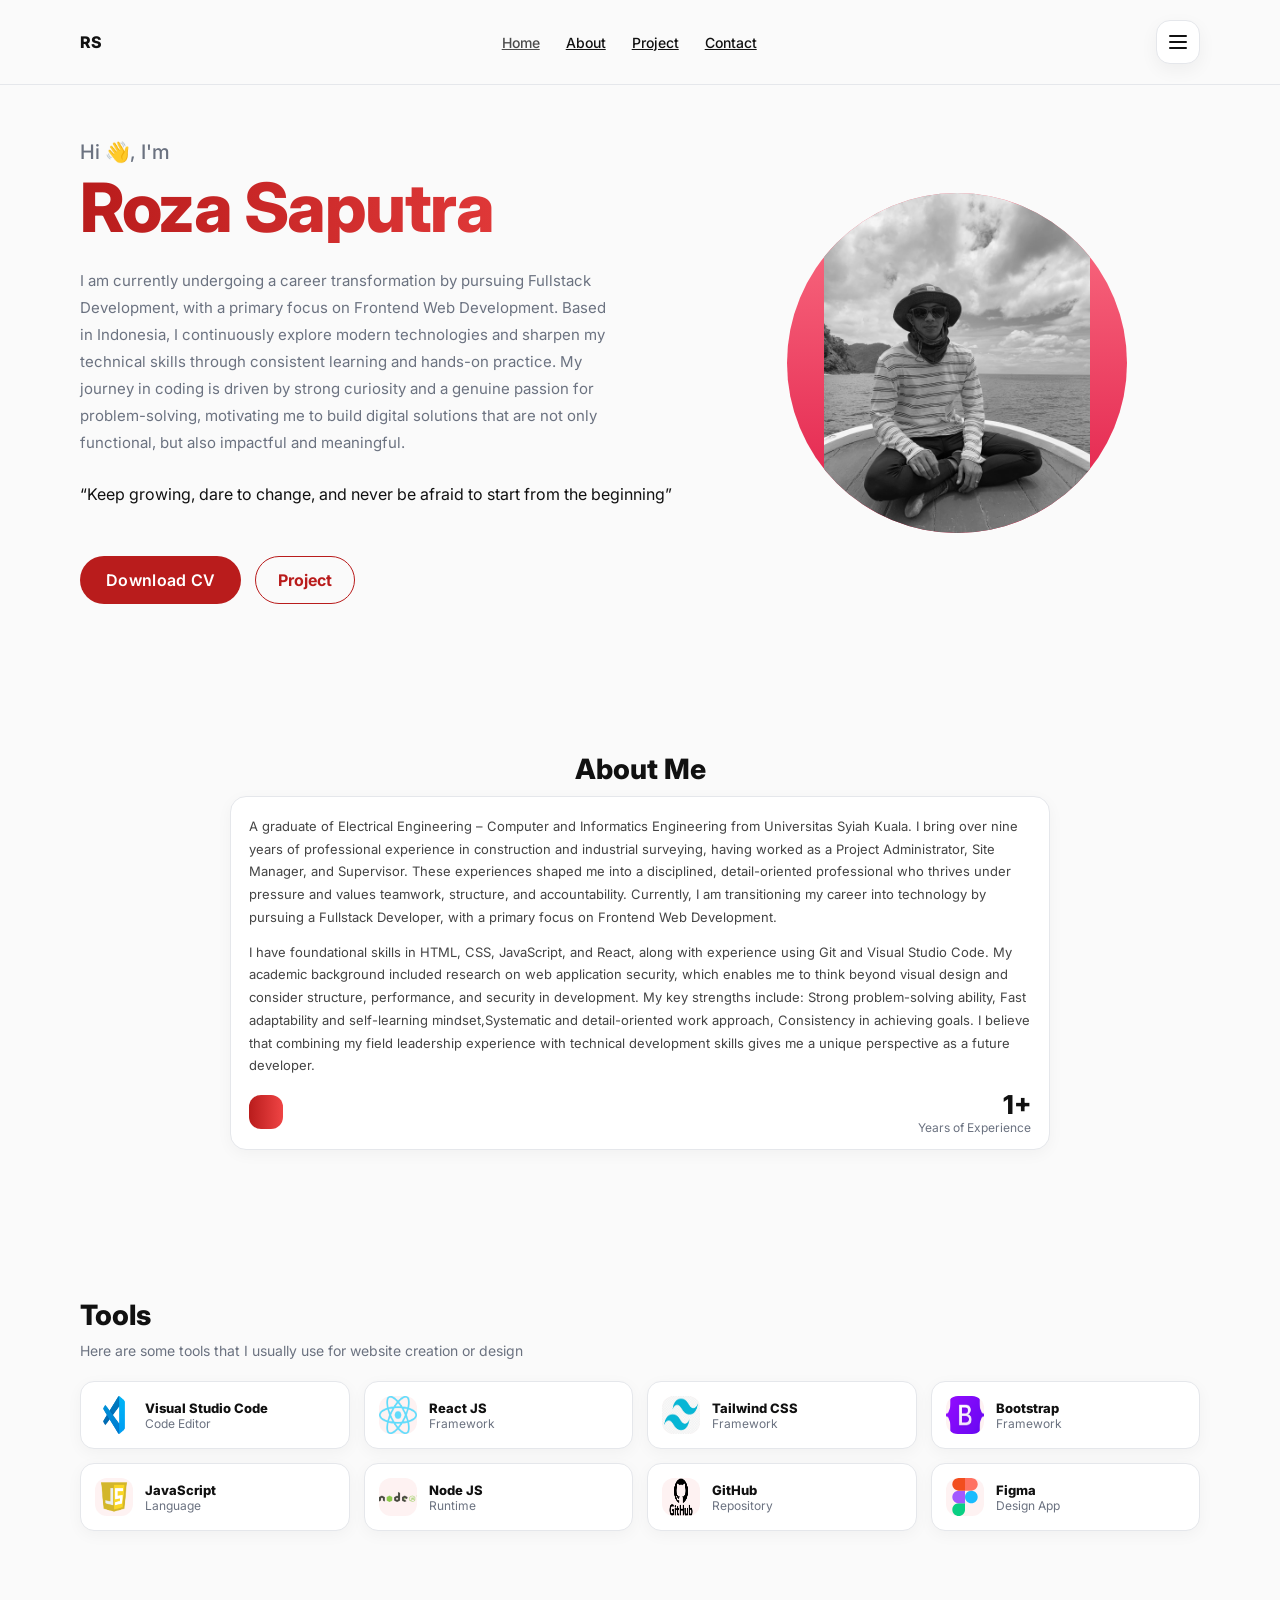
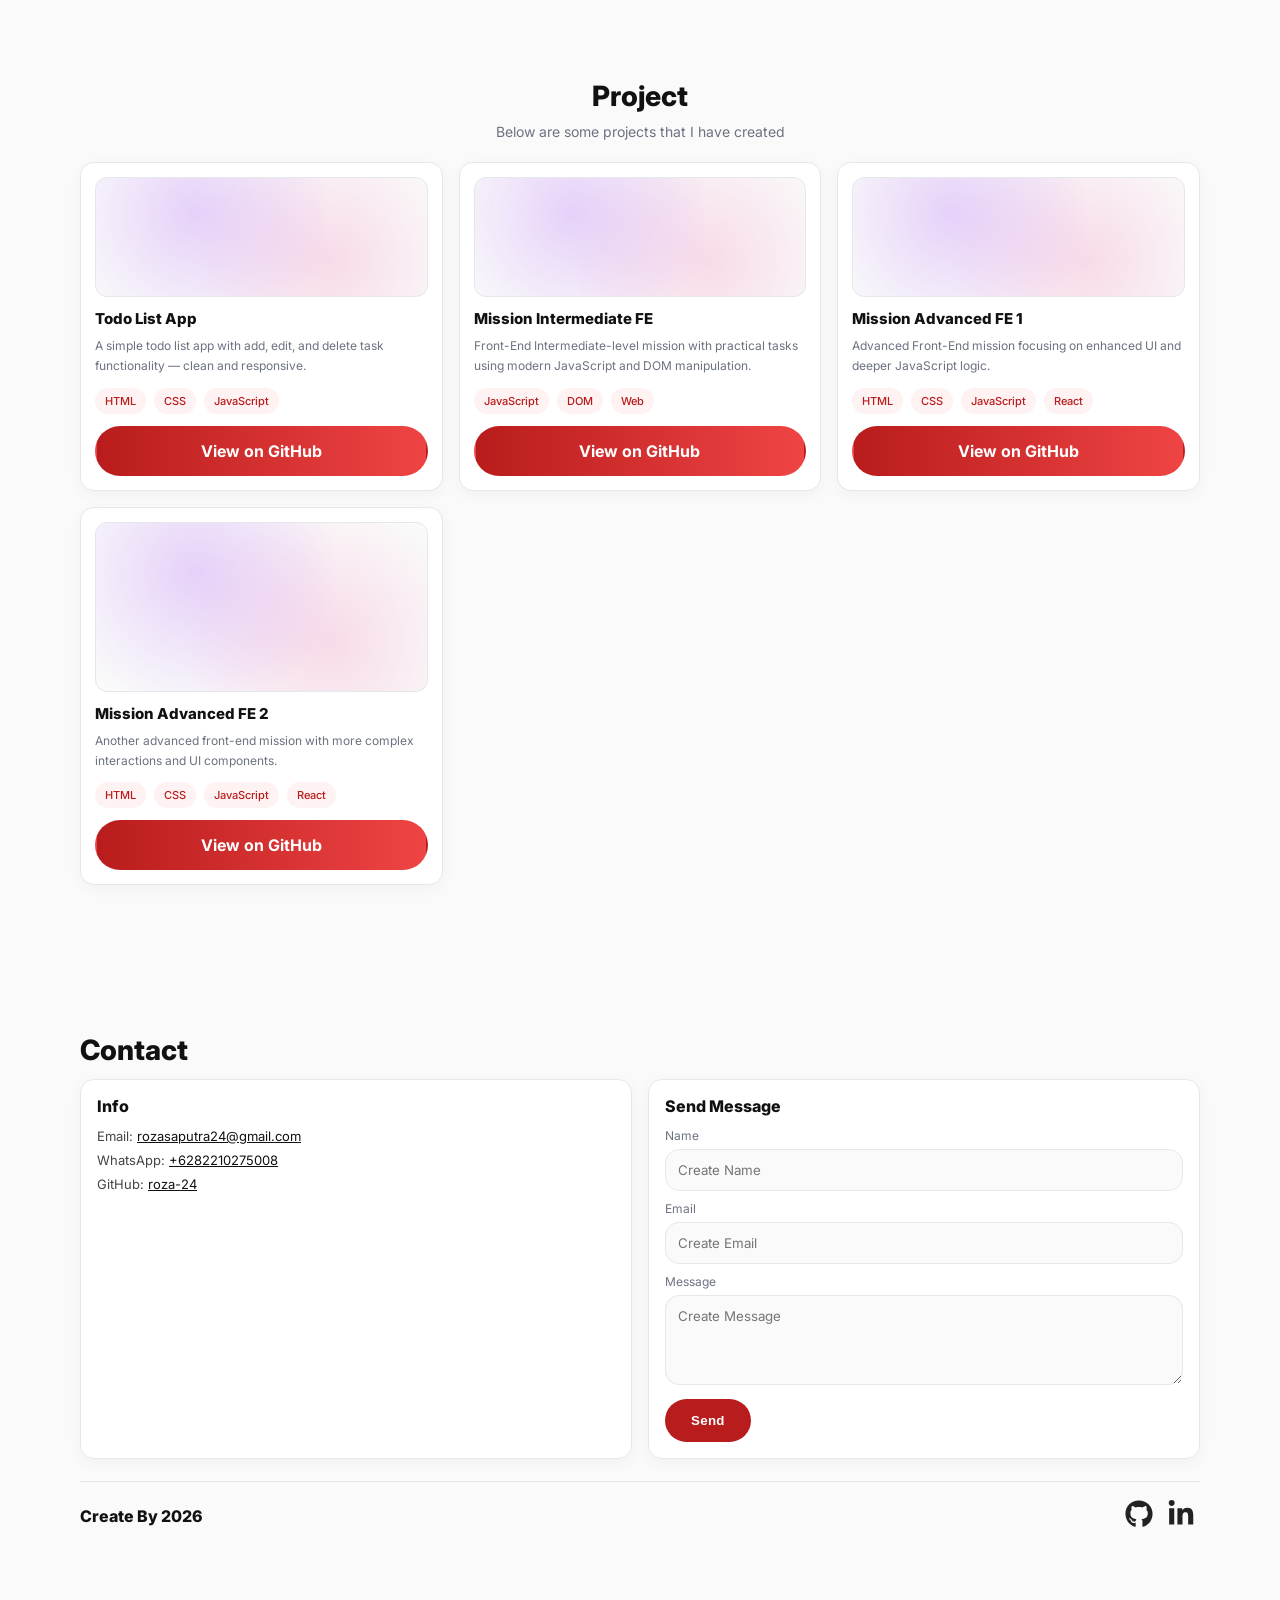
==== commit b5431dcb: "perbaiki menu project" ====
--- a/index.html
+++ b/index.html
@@ -84,7 +84,6 @@
 
           <div class="hero-visual">
             <div class="circle-bg">
-              <!-- ganti profile.jpg sesuai file kamu -->
               <img src="gambar/profile.JPG" alt="Foto Roza" />
             </div>
           </div>
@@ -214,7 +213,7 @@
     <section id="Project" class="section">
   <div class="container">
     <h2 class="section-title center">Project</h2>
-    <p class="section-subtitle center">Berikut beberapa project yang saya buat</p>
+    <p class="section-subtitle center">Below are some projects that I have created</p>
 
     <div class="project-grid">
 
@@ -304,10 +303,7 @@
       <section id="Contact" class="section">
         <div class="container contact-wrap">
           <div class="contact-head">
-            <h2 class="section-title">Contact</h2>
-            <p class="section-subtitle">
-              Kirim pesan — akan masuk ke Netlify Dashboard → Forms
-            </p>
+            <h2 class="section-title">Contact</h2>   
           </div>
 
           <div class="contact-grid">
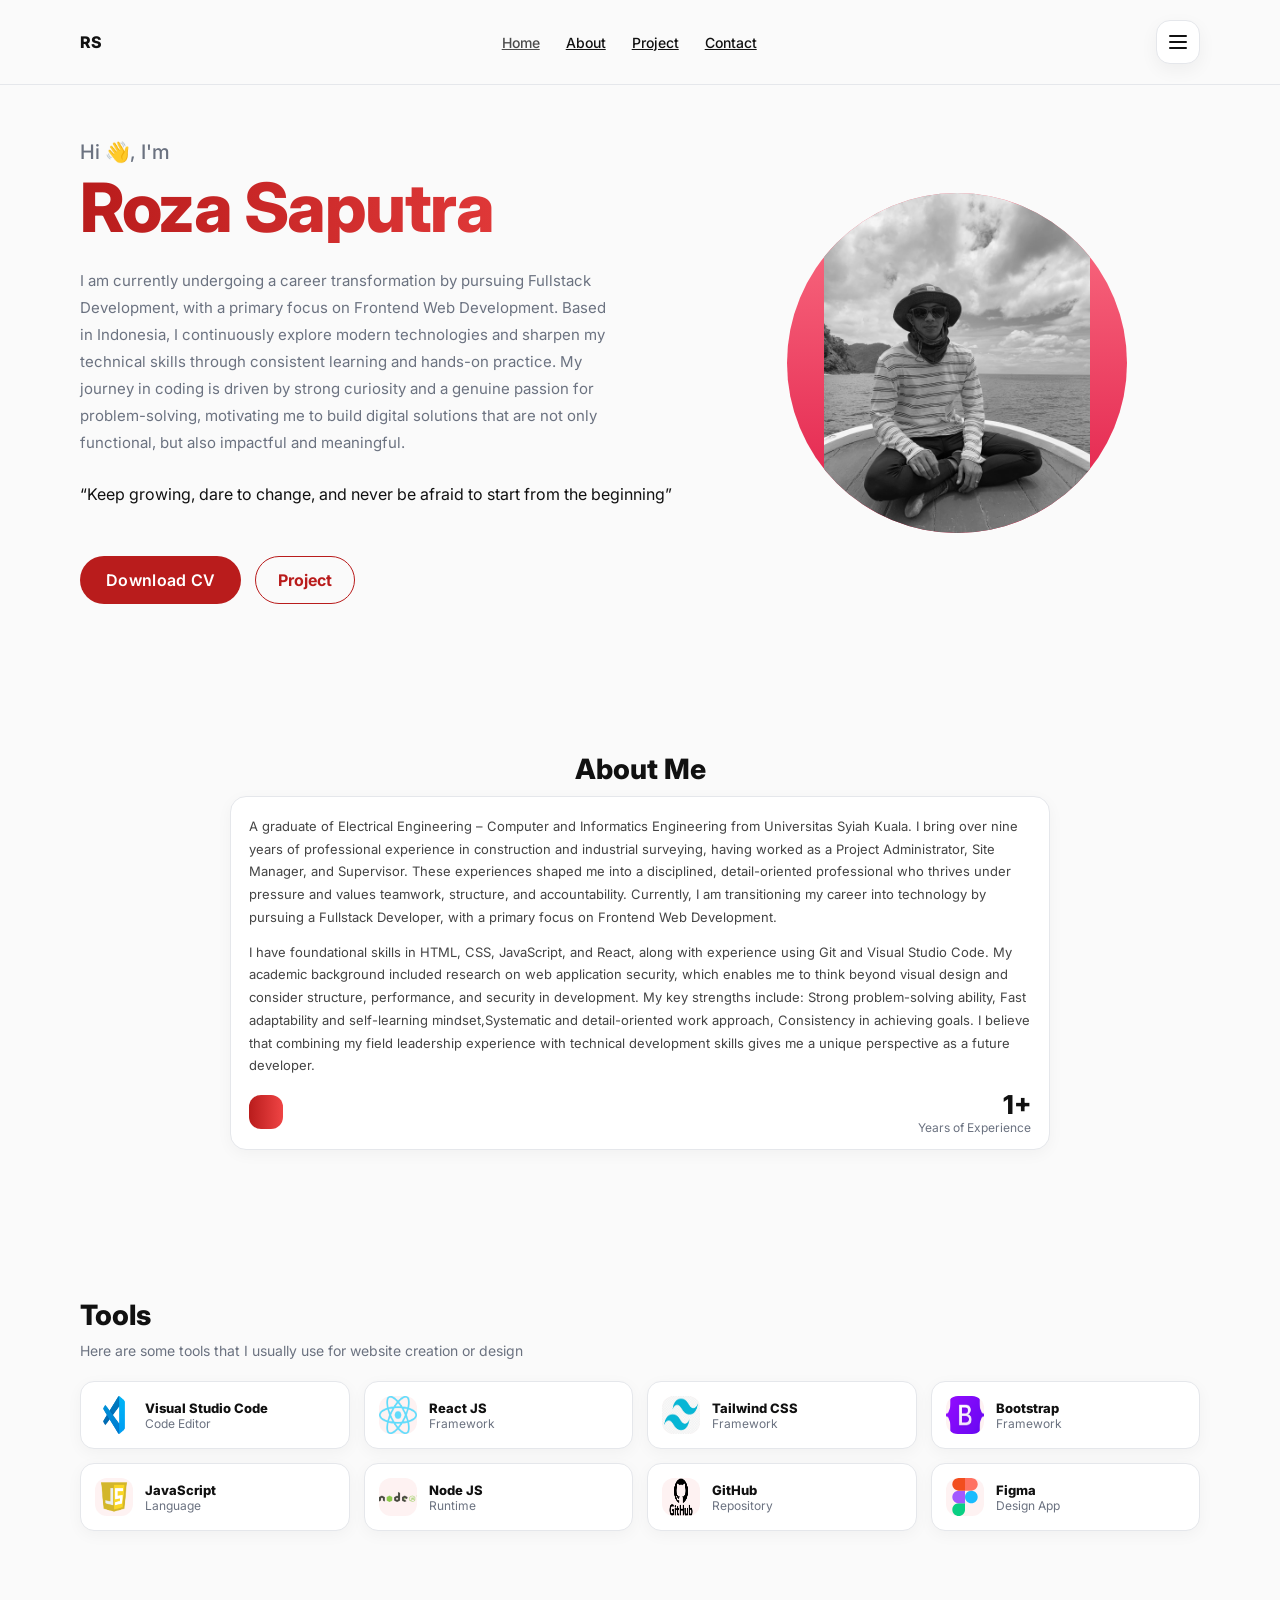
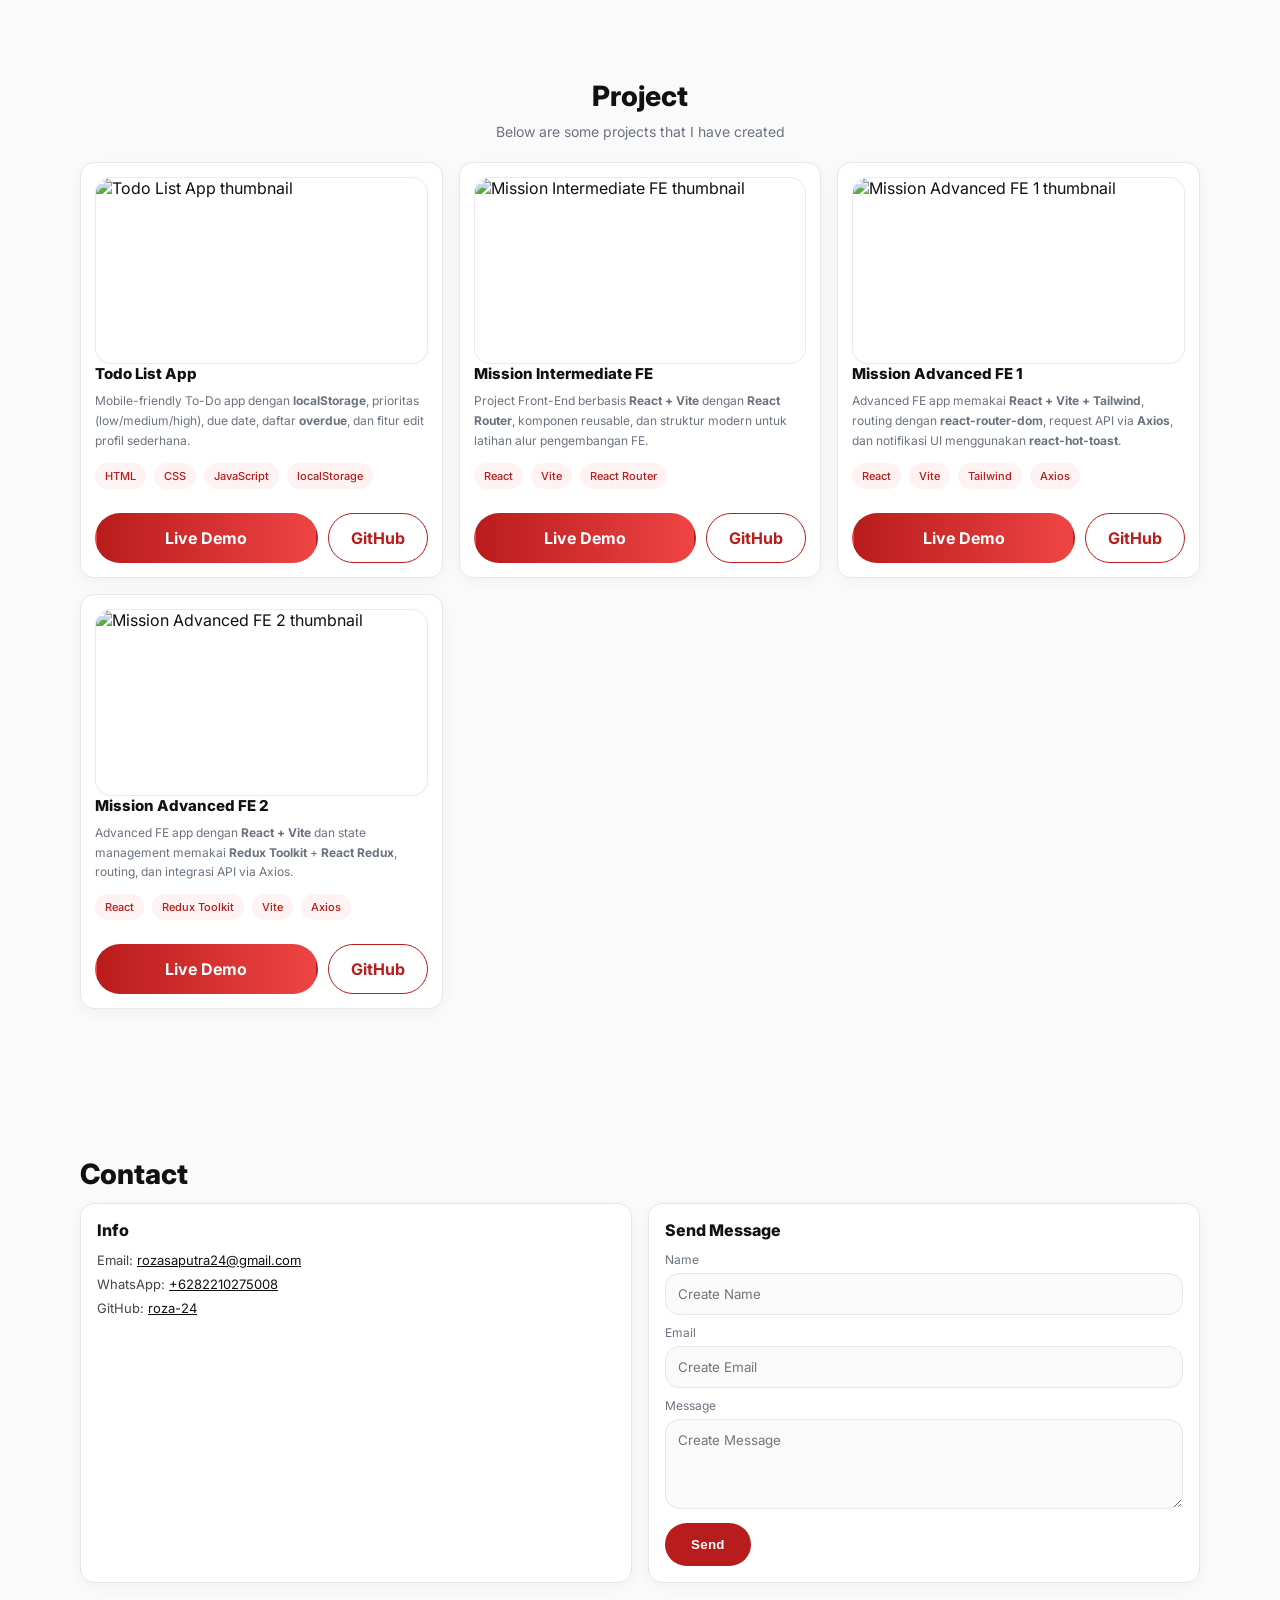
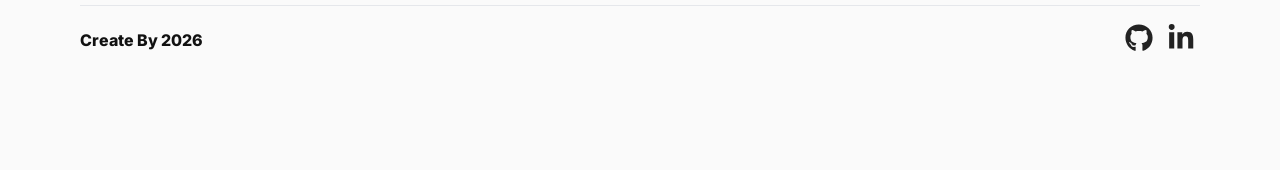
==== commit 4769bee3: "update beberapa error" ====
--- a/index.html
+++ b/index.html
@@ -59,7 +59,7 @@
         <div class="container hero-grid">
           <div class="hero-text">
             <h2 class="hello">Hi 👋, I'm</h2>
-            <h1 class="gradient-text">Roza Saputra</h1>
+            <h2 class="gradient-text">Roza Saputra</h2>
 
             <p class="lead">
               I am currently undergoing a career transformation by pursuing Fullstack Development, 
@@ -219,81 +219,116 @@
 
       <!-- Todo List App -->
       <article class="project-card">
-        <div class="project-thumb"></div>
-        <h3 class="project-title">Todo List App</h3>
-        <p class="project-desc">
-          A simple todo list app with add, edit, and delete task functionality — clean and responsive.
-        </p>
-        <div class="tags">
-          <span class="tag">HTML</span>
-          <span class="tag">CSS</span>
-          <span class="tag">JavaScript</span>
-        </div>
-        <a class="btn project-btn"
-           href="https://github.com/roza-24/todo-list-app"
-           target="_blank">
-           View on GitHub
-        </a>
-      </article>
-
-      <!-- Mission Intermediate FE -->
-      <article class="project-card">
-        <div class="project-thumb"></div>
-        <h3 class="project-title">Mission Intermediate FE</h3>
-        <p class="project-desc">
-          Front-End Intermediate-level mission with practical tasks using modern JavaScript and DOM manipulation.
-        </p>
-        <div class="tags">
-          <span class="tag">JavaScript</span>
-          <span class="tag">DOM</span>
-          <span class="tag">Web</span>
-        </div>
-        <a class="btn project-btn"
-           href="https://github.com/roza-24/Mission-Intermediate-FE"
-           target="_blank">
-           View on GitHub
-        </a>
-      </article>
-
-      <!-- Mission Advanced FE 1 -->
-      <article class="project-card">
-        <div class="project-thumb"></div>
-        <h3 class="project-title">Mission Advanced FE 1</h3>
-        <p class="project-desc">
-          Advanced Front-End mission focusing on enhanced UI and deeper JavaScript logic.
-        </p>
-        <div class="tags">
-          <span class="tag">HTML</span>
-          <span class="tag">CSS</span>
-          <span class="tag">JavaScript</span>
-          <span class="tag">React</span>
-        </div>
-        <a class="btn project-btn"
-           href="https://github.com/roza-24/Mission-Advanced-FE-1"
-           target="_blank">
-           View on GitHub
-        </a>
-      </article>
-
-      <!-- Mission Advanced FE 2 -->
-      <article class="project-card">
-        <div class="project-thumb tall"></div>
-        <h3 class="project-title">Mission Advanced FE 2</h3>
-        <p class="project-desc">
-          Another advanced front-end mission with more complex interactions and UI components.
-        </p>
-        <div class="tags">
-          <span class="tag">HTML</span>
-          <span class="tag">CSS</span>
-          <span class="tag">JavaScript</span>
-          <span class="tag">React</span>
-        </div>
-        <a class="btn project-btn"
-           href="https://github.com/roza-24/Mission-Advanced-FE-2"
-           target="_blank">
-           View on GitHub
-        </a>
-      </article>
+  <div class="project-thumb">
+    <img
+      src="https://opengraph.githubassets.com/2/roza-24/todo-list-app"
+      alt="Todo List App thumbnail"
+      loading="lazy"
+    />
+  </div>
+
+  <h3 class="project-title">Todo List App</h3>
+  <p class="project-desc">
+    Mobile-friendly To-Do app dengan <b>localStorage</b>, prioritas (low/medium/high),
+    due date, daftar <b>overdue</b>, dan fitur edit profil sederhana.
+  </p>
+
+  <div class="tags">
+    <span class="tag">HTML</span>
+    <span class="tag">CSS</span>
+    <span class="tag">JavaScript</span>
+    <span class="tag">localStorage</span>
+  </div>
+
+  <div class="project-links">
+    <a class="btn project-btn" href="#" target="_blank" rel="noopener">Live Demo</a>
+    <a class="btn outline" href="https://github.com/roza-24/todo-list-app" target="_blank" rel="noopener">GitHub</a>
+  </div>
+</article>
+
+<article class="project-card">
+  <div class="project-thumb">
+    <img
+      src="https://opengraph.githubassets.com/1/roza-24/Mission-Intermediate-FE"
+      alt="Mission Intermediate FE thumbnail"
+      loading="lazy"
+    />
+  </div>
+
+  <h3 class="project-title">Mission Intermediate FE</h3>
+  <p class="project-desc">
+    Project Front-End berbasis <b>React + Vite</b> dengan <b>React Router</b>,
+    komponen reusable, dan struktur modern untuk latihan alur pengembangan FE.
+  </p>
+
+  <div class="tags">
+    <span class="tag">React</span>
+    <span class="tag">Vite</span>
+    <span class="tag">React Router</span>
+  </div>
+
+  <div class="project-links">
+    <a class="btn project-btn" href="#" target="_blank" rel="noopener">Live Demo</a>
+    <a class="btn outline" href="https://github.com/roza-24/Mission-Intermediate-FE" target="_blank" rel="noopener">GitHub</a>
+  </div>
+</article>
+
+<article class="project-card">
+  <div class="project-thumb">
+    <img
+      src="https://opengraph.githubassets.com/1/roza-24/Mission-Advanced-FE-1"
+      alt="Mission Advanced FE 1 thumbnail"
+      loading="lazy"
+    />
+  </div>
+
+  <h3 class="project-title">Mission Advanced FE 1</h3>
+  <p class="project-desc">
+    Advanced FE app memakai <b>React + Vite + Tailwind</b>,
+    routing dengan <b>react-router-dom</b>, request API via <b>Axios</b>,
+    dan notifikasi UI menggunakan <b>react-hot-toast</b>.
+  </p>
+
+  <div class="tags">
+    <span class="tag">React</span>
+    <span class="tag">Vite</span>
+    <span class="tag">Tailwind</span>
+    <span class="tag">Axios</span>
+  </div>
+
+  <div class="project-links">
+    <a class="btn project-btn" href="#" target="_blank" rel="noopener">Live Demo</a>
+    <a class="btn outline" href="https://github.com/roza-24/Mission-Advanced-FE-1" target="_blank" rel="noopener">GitHub</a>
+  </div>
+</article>
+
+<article class="project-card">
+  <div class="project-thumb">
+    <img
+      src="https://opengraph.githubassets.com/1/roza-24/Mission-Advanced-FE-2"
+      alt="Mission Advanced FE 2 thumbnail"
+      loading="lazy"
+    />
+  </div>
+
+  <h3 class="project-title">Mission Advanced FE 2</h3>
+  <p class="project-desc">
+    Advanced FE app dengan <b>React + Vite</b> dan state management memakai
+    <b>Redux Toolkit</b> + <b>React Redux</b>, routing, dan integrasi API via Axios.
+  </p>
+
+  <div class="tags">
+    <span class="tag">React</span>
+    <span class="tag">Redux Toolkit</span>
+    <span class="tag">Vite</span>
+    <span class="tag">Axios</span>
+  </div>
+
+  <div class="project-links">
+    <a class="btn project-btn" href="#" target="_blank" rel="noopener">Live Demo</a>
+    <a class="btn outline" href="https://github.com/roza-24/Mission-Advanced-FE-2" target="_blank" rel="noopener">GitHub</a>
+  </div>
+</article>
 
     </div>
   </div>
--- a/style.css
+++ b/style.css
@@ -398,22 +398,24 @@
   flex-direction: column;
 }
 .project-thumb {
-  height: 120px;
-  border-radius: 12px;
-  border: 1px solid var(--border);
-  background:
-    radial-gradient(
-      circle at 30% 30%,
-      rgba(168, 85, 247, 0.25),
-      transparent 55%
-    ),
-    radial-gradient(
-      circle at 70% 70%,
-      rgba(236, 72, 153, 0.18),
-      transparent 55%
-    ),
-    #fafafa;
-  margin-bottom: 12px;
+  border-radius: 16px;
+  overflow: hidden;
+  border: 1px solid rgba(0, 0, 0, 0.08);
+  background: rgba(255, 255, 255, 0.35);
+  aspect-ratio: 16 / 9;
+}
+
+.project-thumb img {
+  width: 100%;
+  height: 100%;
+  object-fit: cover;
+  display: block;
+}
+
+.project-links {
+  display: flex;
+  gap: 10px;
+  margin-top: 12px;
 }
 .project-thumb.tall {
   height: 170px;
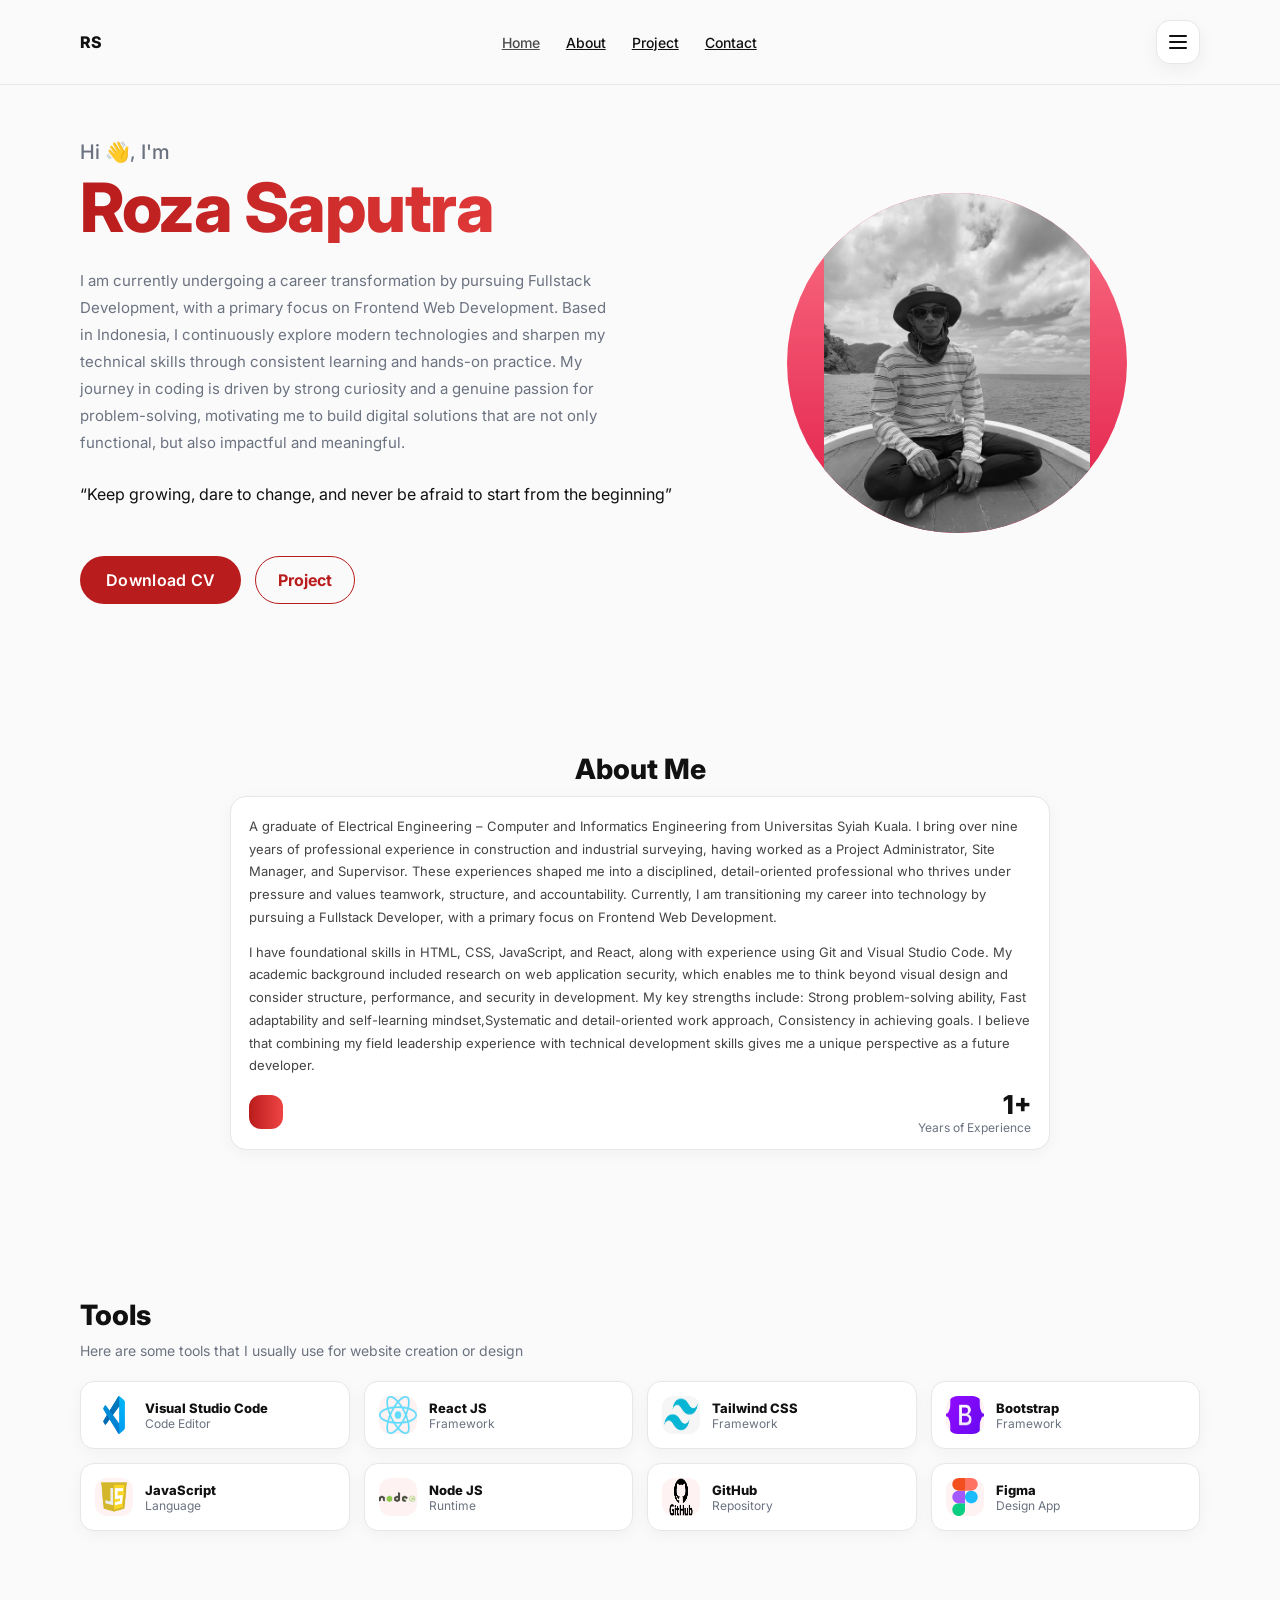
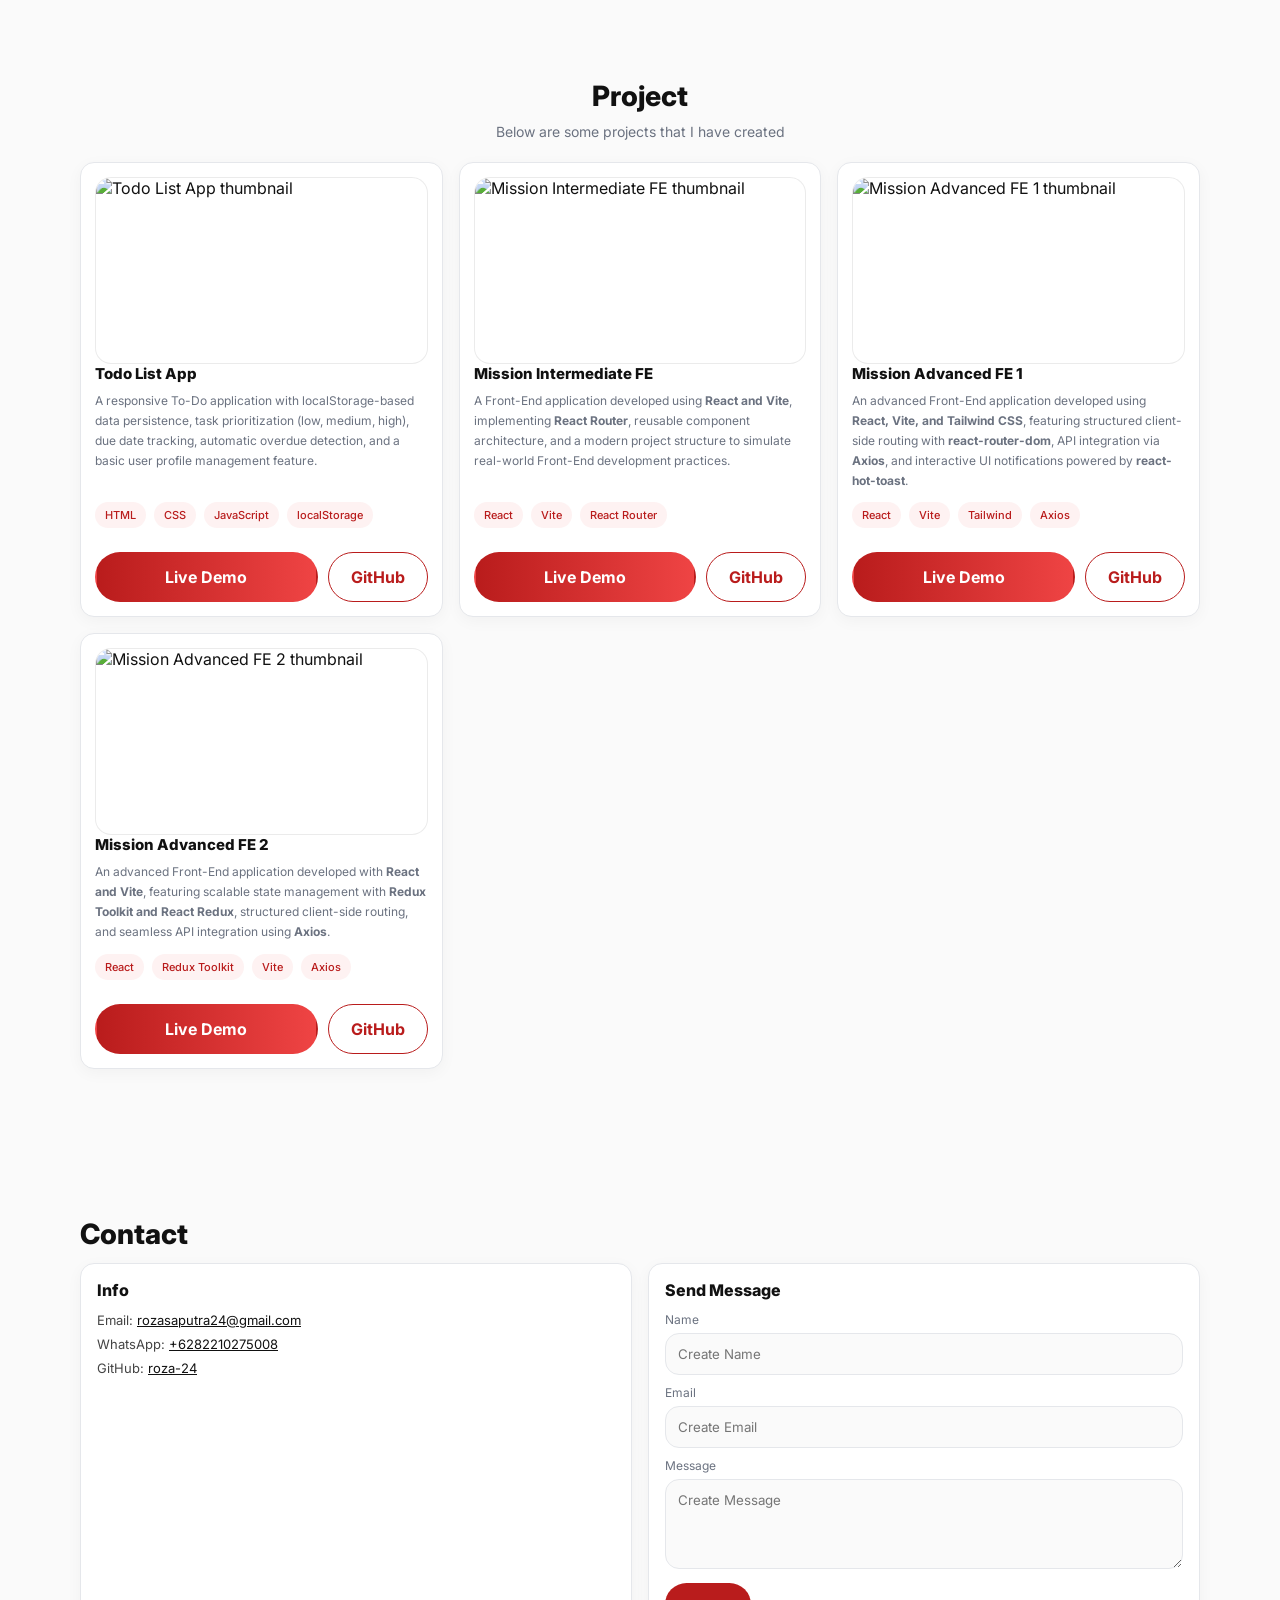
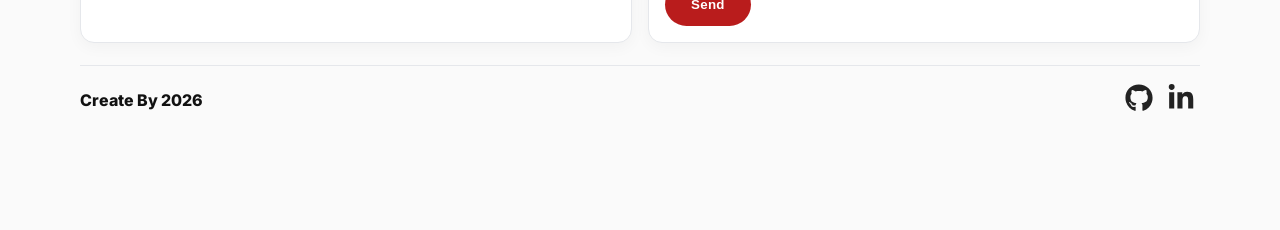
==== commit 1b0a4d88: "final" ====
--- a/index.html
+++ b/index.html
@@ -229,8 +229,8 @@
 
   <h3 class="project-title">Todo List App</h3>
   <p class="project-desc">
-    Mobile-friendly To-Do app dengan <b>localStorage</b>, prioritas (low/medium/high),
-    due date, daftar <b>overdue</b>, dan fitur edit profil sederhana.
+    A responsive To-Do application with localStorage-based data persistence, task prioritization (low, medium, high), 
+    due date tracking, automatic overdue detection, and a basic user profile management feature.
   </p>
 
   <div class="tags">
@@ -241,7 +241,7 @@
   </div>
 
   <div class="project-links">
-    <a class="btn project-btn" href="#" target="_blank" rel="noopener">Live Demo</a>
+    <a class="btn project-btn" href="https://benevolent-marshmallow-caec46.netlify.app/" target="_blank" rel="noopener">Live Demo</a>
     <a class="btn outline" href="https://github.com/roza-24/todo-list-app" target="_blank" rel="noopener">GitHub</a>
   </div>
 </article>
@@ -257,8 +257,8 @@
 
   <h3 class="project-title">Mission Intermediate FE</h3>
   <p class="project-desc">
-    Project Front-End berbasis <b>React + Vite</b> dengan <b>React Router</b>,
-    komponen reusable, dan struktur modern untuk latihan alur pengembangan FE.
+    A Front-End application developed using <b>React and Vite</b>, implementing <b>React Router</b>, reusable component architecture, 
+    and a modern project structure to simulate real-world Front-End development practices.
   </p>
 
   <div class="tags">
@@ -284,9 +284,9 @@
 
   <h3 class="project-title">Mission Advanced FE 1</h3>
   <p class="project-desc">
-    Advanced FE app memakai <b>React + Vite + Tailwind</b>,
-    routing dengan <b>react-router-dom</b>, request API via <b>Axios</b>,
-    dan notifikasi UI menggunakan <b>react-hot-toast</b>.
+    An advanced Front-End application developed using <b>React, Vite, and Tailwind CSS</b>, 
+    featuring structured client-side routing with <b>react-router-dom</b>, API integration via <b>Axios</b>, 
+    and interactive UI notifications powered by <b>react-hot-toast</b>.
   </p>
 
   <div class="tags">
@@ -313,8 +313,9 @@
 
   <h3 class="project-title">Mission Advanced FE 2</h3>
   <p class="project-desc">
-    Advanced FE app dengan <b>React + Vite</b> dan state management memakai
-    <b>Redux Toolkit</b> + <b>React Redux</b>, routing, dan integrasi API via Axios.
+    An advanced Front-End application developed with <b>React and Vite</b>, 
+    featuring scalable state management with <b>Redux Toolkit and React Redux</b>, 
+    structured client-side routing, and seamless API integration using <b>Axios</b>.
   </p>
 
   <div class="tags">
